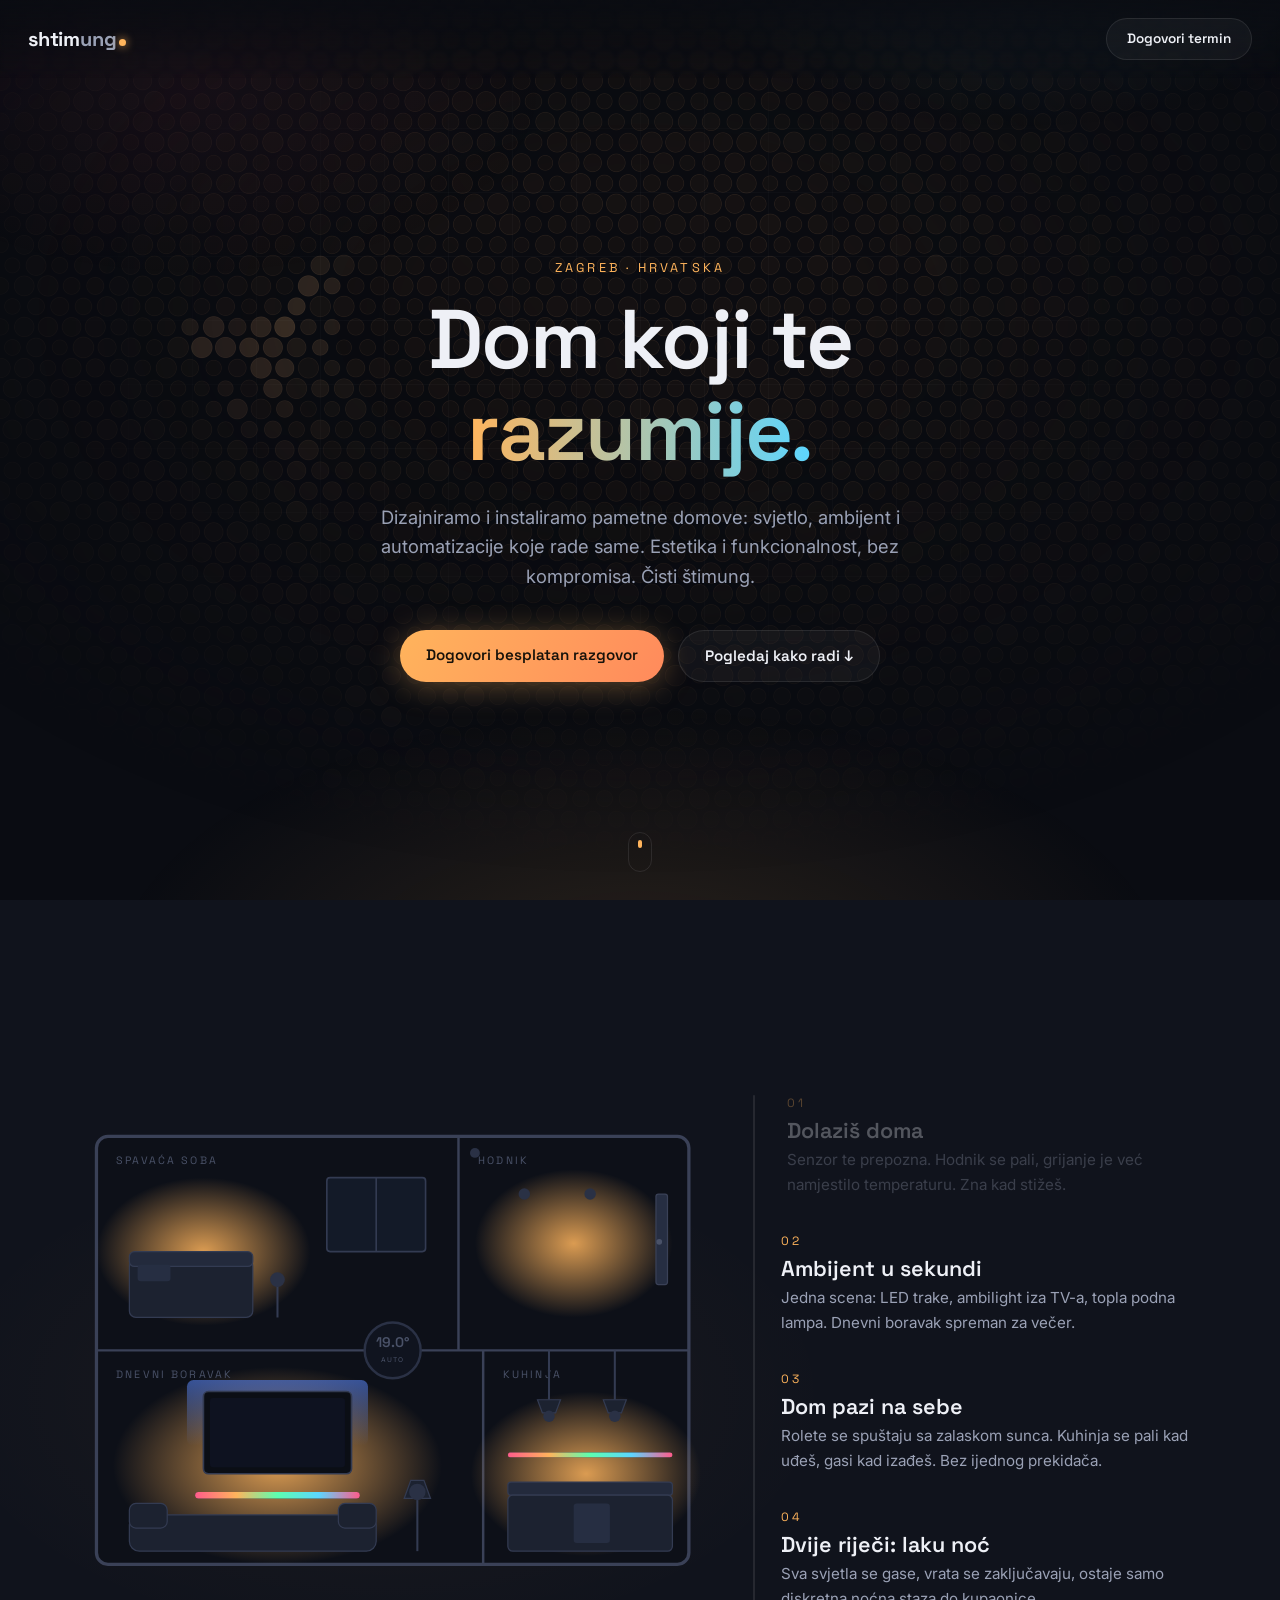
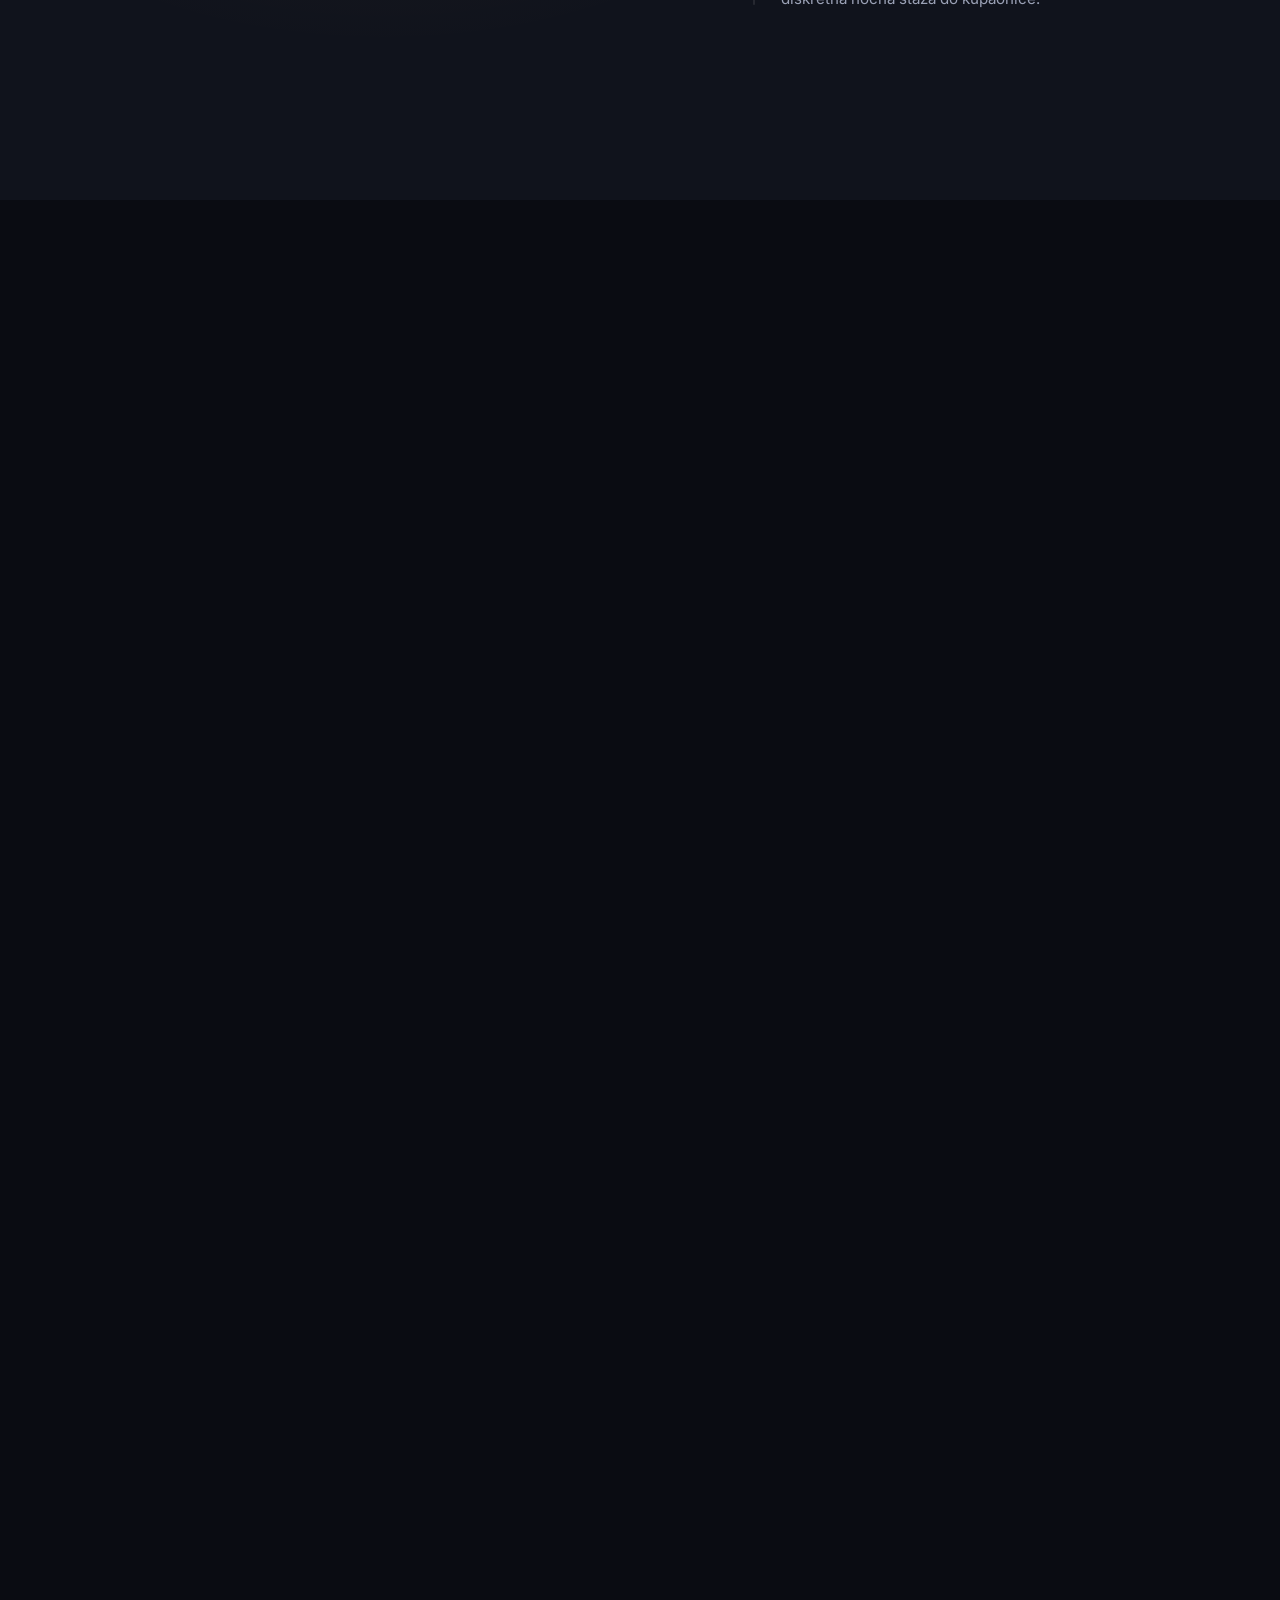
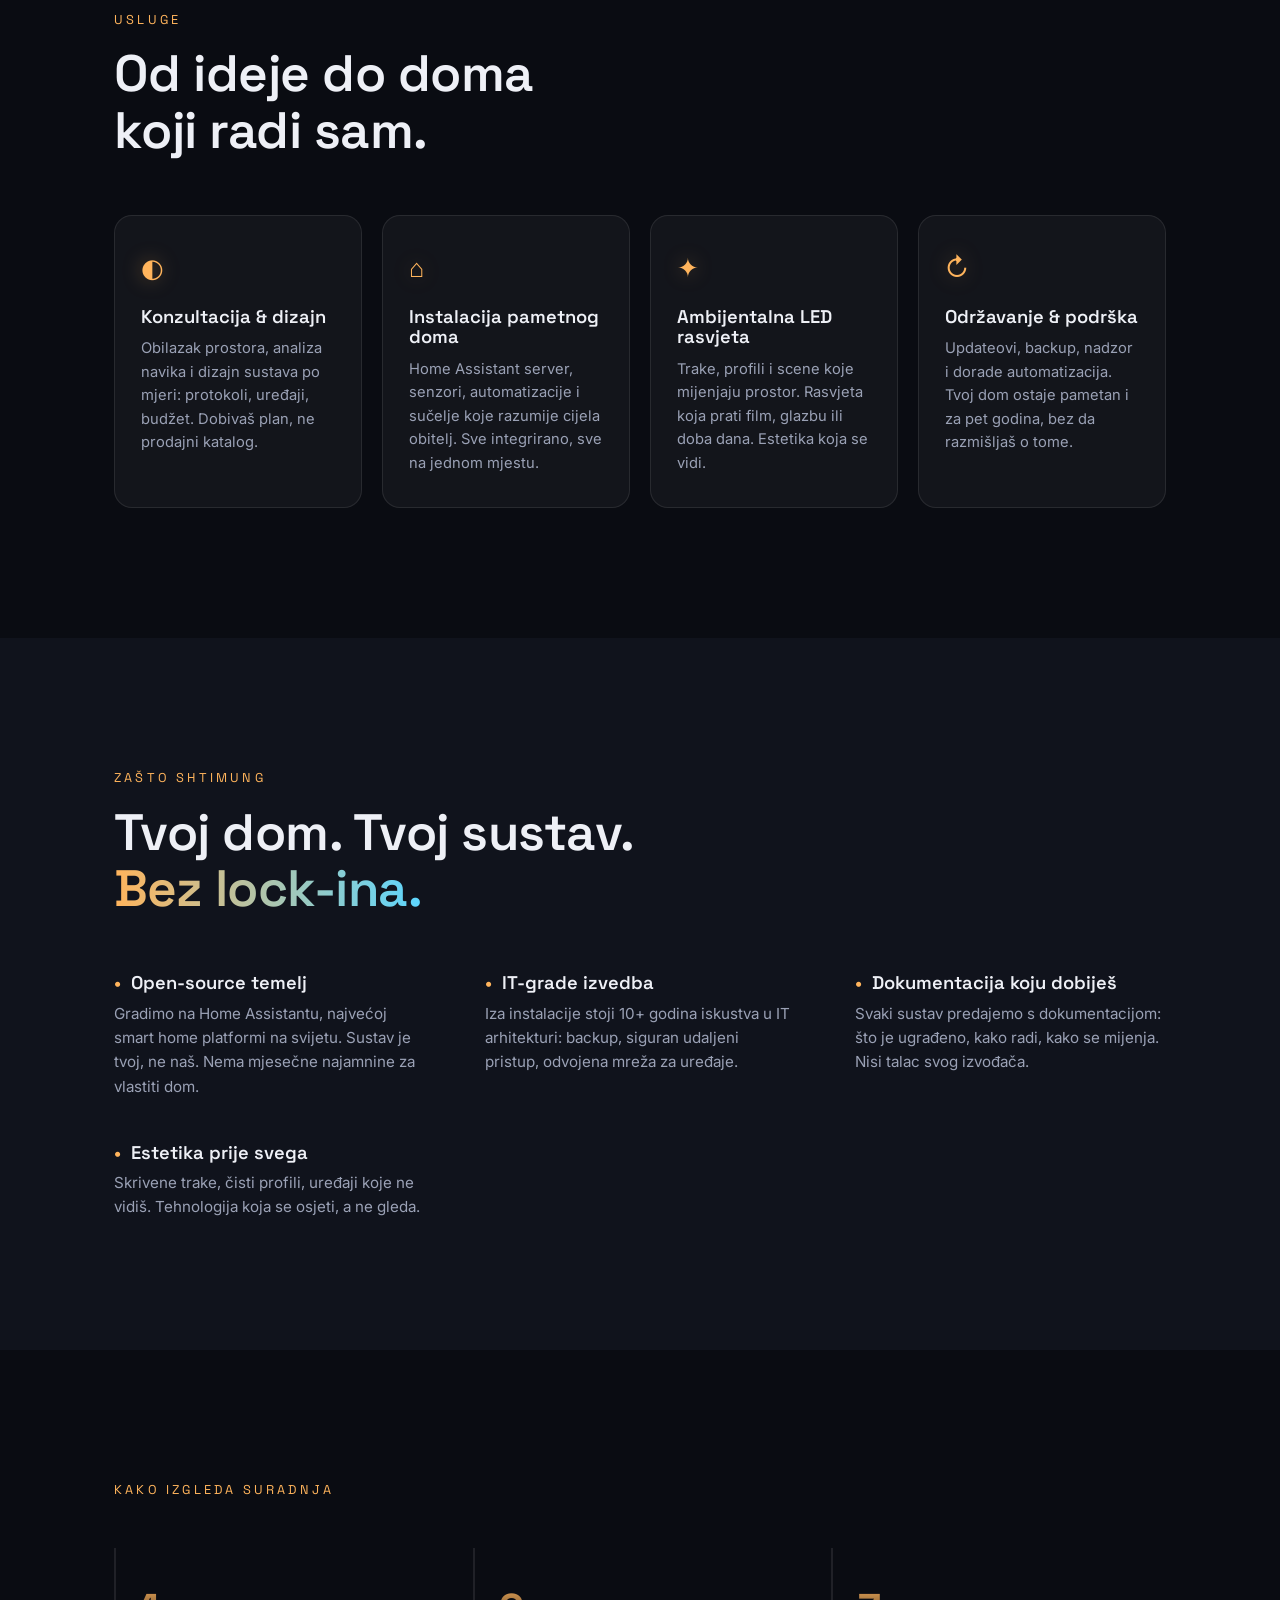
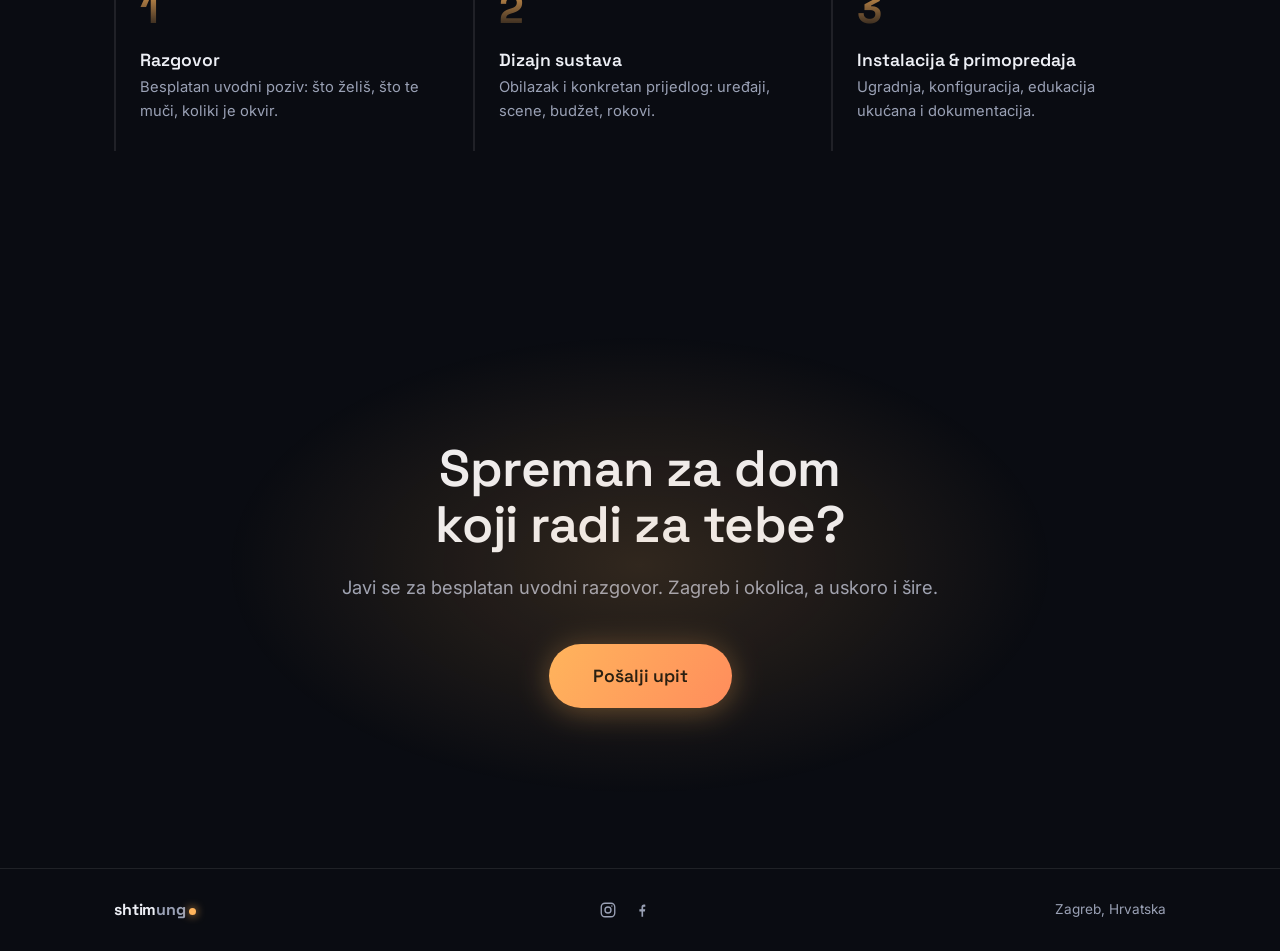
==== index.html @ 1cb74720 "Initial commit: shtimung web + brand paket - One-pager (index.html, css, js): hero sa shaderom, scro" ====
<!doctype html>
<html lang="hr">
    <head>
        <meta charset="UTF-8" />
        <meta name="viewport" content="width=device-width, initial-scale=1.0" />
        <title>shtimung | Pametan dom po mjeri, Zagreb</title>
        <meta
            name="description"
            content="Dizajn i instalacija pametnog doma u Zagrebu: Home Assistant, ambijentalna LED rasvjeta, automatizacije. Bez vendor lock-ina, s dokumentacijom."
        />
        <link rel="preconnect" href="https://fonts.googleapis.com" />
        <link rel="preconnect" href="https://fonts.gstatic.com" crossorigin />
        <link
            href="https://fonts.googleapis.com/css2?family=Space+Grotesk:wght@400;500;600;700&family=Inter:wght@400;500;600&display=swap"
            rel="stylesheet"
        />
        <link rel="icon" href="brand/favicon.svg" type="image/svg+xml" />
        <link rel="icon" href="brand/favicon-32.png" type="image/png" sizes="32x32" />
        <link rel="shortcut icon" href="brand/favicon.ico" />
        <link rel="apple-touch-icon" href="brand/apple-touch-icon.png" />
        <meta name="theme-color" content="#0a0c12" />
        <meta property="og:title" content="shtimung | Pametan dom po mjeri, Zagreb" />
        <meta property="og:description" content="Dizajn i instalacija pametnog doma u Zagrebu: Home Assistant, ambijentalna LED rasvjeta, automatizacije." />
        <meta property="og:image" content="https://shtimung.hr/brand/avatar-1024.png" />
        <meta property="og:url" content="https://shtimung.hr" />
        <link rel="stylesheet" href="css/style.css" />
    </head>
    <body>
        <nav class="nav">
            <a href="#" class="brand" aria-label="shtimung">
                <svg class="logo-mark" viewBox="0 0 100 100" aria-hidden="true">
                    <path class="lm-roof" d="M 30 38 L 44 26 L 58 38" />
                    <text class="lm-s" x="44" y="72" text-anchor="middle">s</text>
                    <circle class="lm-halo" cx="68" cy="68" r="11" />
                    <circle class="lm-dot" cx="68" cy="68" r="6" />
                </svg>
                <span class="wordmark"
                    >shtim<span>ung</span><i class="dot"></i
                ></span>
            </a>
            <a href="#kontakt" class="btn btn-small">Dogovori termin</a>
        </nav>

        <!-- ============ HERO ============ -->
        <header class="hero">
            <canvas id="hero-shader" aria-hidden="true"></canvas>
            <div class="hero-bg" aria-hidden="true"></div>
            <div class="hero-content">
                <p class="eyebrow reveal">Zagreb · Hrvatska</p>
                <h1 class="reveal">Dom koji te<br /><em>razumije.</em></h1>
                <p class="lead reveal">
                    Dizajniramo i instaliramo pametne domove: svjetlo, ambijent
                    i automatizacije koje rade same. Estetika i funkcionalnost,
                    bez kompromisa. Čisti štimung.
                </p>
                <div class="hero-cta reveal">
                    <a href="#kontakt" class="btn btn-primary"
                        >Dogovori besplatan razgovor</a
                    >
                    <a href="#scena" class="btn btn-ghost"
                        >Pogledaj kako radi ↓</a
                    >
                </div>
            </div>
            <div class="scroll-hint" aria-hidden="true">
                <span></span>
            </div>
        </header>

        <!-- ============ SCROLL SCENA ============ -->
        <section class="scene-section" id="scena" data-step="0">
            <div class="scene-sticky">
                <div class="scene-layout">
                    <div class="scene-visual">
                        <svg
                            id="apartment"
                            viewBox="0 0 760 560"
                            xmlns="http://www.w3.org/2000/svg"
                            role="img"
                            aria-label="Presjek pametnog stana koji se animira dok scrollaš"
                        >
                            <defs>
                                <radialGradient
                                    id="warmGlow"
                                    cx="50%"
                                    cy="50%"
                                    r="50%"
                                >
                                    <stop
                                        offset="0%"
                                        stop-color="#ffb45c"
                                        stop-opacity="0.85"
                                    />
                                    <stop
                                        offset="100%"
                                        stop-color="#ffb45c"
                                        stop-opacity="0"
                                    />
                                </radialGradient>
                                <radialGradient
                                    id="coolGlow"
                                    cx="50%"
                                    cy="50%"
                                    r="50%"
                                >
                                    <stop
                                        offset="0%"
                                        stop-color="#5cd6ff"
                                        stop-opacity="0.7"
                                    />
                                    <stop
                                        offset="100%"
                                        stop-color="#5cd6ff"
                                        stop-opacity="0"
                                    />
                                </radialGradient>
                                <linearGradient
                                    id="ledStrip"
                                    x1="0%"
                                    y1="0%"
                                    x2="100%"
                                    y2="0%"
                                >
                                    <stop offset="0%" stop-color="#ff5c8a" />
                                    <stop offset="25%" stop-color="#ffb45c" />
                                    <stop offset="50%" stop-color="#5cffb0" />
                                    <stop offset="75%" stop-color="#5cd6ff" />
                                    <stop offset="100%" stop-color="#ff5c8a" />
                                </linearGradient>
                                <linearGradient
                                    id="tvGlow"
                                    x1="0%"
                                    y1="0%"
                                    x2="0%"
                                    y2="100%"
                                >
                                    <stop
                                        offset="0%"
                                        stop-color="#5c8aff"
                                        stop-opacity="0.55"
                                    />
                                    <stop
                                        offset="100%"
                                        stop-color="#5c8aff"
                                        stop-opacity="0"
                                    />
                                </linearGradient>
                            </defs>

                            <!-- vanjski zid -->
                            <rect
                                x="20"
                                y="20"
                                width="720"
                                height="520"
                                rx="14"
                                class="wall outer"
                            />
                            <!-- pregrade: gore spavaća | hodnik, dolje dnevni | kuhinja -->
                            <line
                                x1="20"
                                y1="280"
                                x2="740"
                                y2="280"
                                class="wall"
                            />
                            <line
                                x1="460"
                                y1="20"
                                x2="460"
                                y2="280"
                                class="wall"
                            />
                            <line
                                x1="490"
                                y1="280"
                                x2="490"
                                y2="540"
                                class="wall"
                            />

                            <!-- ============ SPAVAĆA (gore lijevo) ============ -->
                            <g id="room-spavaca">
                                <ellipse
                                    class="glow warm"
                                    id="glow-spavaca"
                                    cx="150"
                                    cy="160"
                                    rx="130"
                                    ry="90"
                                    fill="url(#warmGlow)"
                                />
                                <text x="44" y="54" class="room-label">
                                    SPAVAĆA SOBA
                                </text>
                                <!-- krevet -->
                                <rect
                                    x="60"
                                    y="170"
                                    width="150"
                                    height="70"
                                    rx="8"
                                    class="furniture"
                                />
                                <rect
                                    x="60"
                                    y="160"
                                    width="150"
                                    height="18"
                                    rx="6"
                                    class="furniture light-part"
                                />
                                <rect
                                    x="70"
                                    y="176"
                                    width="40"
                                    height="20"
                                    rx="4"
                                    class="furniture-detail"
                                />
                                <!-- noćna lampa -->
                                <line
                                    x1="240"
                                    y1="240"
                                    x2="240"
                                    y2="200"
                                    class="furniture-line"
                                />
                                <circle
                                    id="lamp-spavaca"
                                    cx="240"
                                    cy="194"
                                    r="9"
                                    class="bulb warm"
                                />
                                <!-- prozor + roleta -->
                                <rect
                                    x="300"
                                    y="70"
                                    width="120"
                                    height="90"
                                    rx="4"
                                    class="window"
                                />
                                <line
                                    x1="360"
                                    y1="70"
                                    x2="360"
                                    y2="160"
                                    class="window-bar"
                                />
                                <rect
                                    id="roleta-spavaca"
                                    x="300"
                                    y="70"
                                    width="120"
                                    height="90"
                                    class="roleta"
                                />
                            </g>

                            <!-- ============ HODNIK (gore desno) ============ -->
                            <g id="room-hodnik">
                                <ellipse
                                    class="glow warm"
                                    id="glow-hodnik"
                                    cx="600"
                                    cy="150"
                                    rx="120"
                                    ry="90"
                                    fill="url(#warmGlow)"
                                />
                                <text x="484" y="54" class="room-label">
                                    HODNIK
                                </text>
                                <!-- ulazna vrata -->
                                <rect
                                    x="700"
                                    y="90"
                                    width="14"
                                    height="110"
                                    rx="3"
                                    class="door"
                                />
                                <circle
                                    cx="704"
                                    cy="148"
                                    r="3.5"
                                    class="door-knob"
                                />
                                <!-- stropna svjetla -->
                                <circle
                                    id="spot-hodnik-1"
                                    cx="540"
                                    cy="90"
                                    r="7"
                                    class="bulb warm"
                                />
                                <circle
                                    id="spot-hodnik-2"
                                    cx="620"
                                    cy="90"
                                    r="7"
                                    class="bulb warm"
                                />
                                <!-- senzor pokreta -->
                                <g id="senzor-hodnik">
                                    <circle
                                        cx="480"
                                        cy="40"
                                        r="6"
                                        class="sensor"
                                    />
                                    <circle
                                        cx="480"
                                        cy="40"
                                        r="14"
                                        class="sensor-ring"
                                    />
                                    <circle
                                        cx="480"
                                        cy="40"
                                        r="24"
                                        class="sensor-ring r2"
                                    />
                                </g>
                                <!-- night path svjetlo -->
                                <rect
                                    id="nightpath"
                                    x="480"
                                    y="252"
                                    width="200"
                                    height="5"
                                    rx="2.5"
                                    class="night-strip"
                                />
                            </g>

                            <!-- ============ DNEVNI BORAVAK (dolje lijevo) ============ -->
                            <g id="room-dnevni">
                                <ellipse
                                    class="glow warm"
                                    id="glow-dnevni"
                                    cx="240"
                                    cy="420"
                                    rx="200"
                                    ry="120"
                                    fill="url(#warmGlow)"
                                />
                                <text x="44" y="314" class="room-label">
                                    DNEVNI BORAVAK
                                </text>
                                <!-- TV + ambilight -->
                                <rect
                                    id="tv-ambient"
                                    x="130"
                                    y="316"
                                    width="220"
                                    height="80"
                                    fill="url(#tvGlow)"
                                    rx="8"
                                />
                                <rect
                                    x="150"
                                    y="330"
                                    width="180"
                                    height="100"
                                    rx="6"
                                    class="tv"
                                />
                                <rect
                                    id="tv-screen"
                                    x="158"
                                    y="338"
                                    width="164"
                                    height="84"
                                    rx="4"
                                    class="tv-screen"
                                />
                                <!-- LED traka ispod police -->
                                <rect
                                    x="140"
                                    y="452"
                                    width="200"
                                    height="8"
                                    rx="4"
                                    class="furniture-detail"
                                />
                                <rect
                                    id="led-traka"
                                    x="140"
                                    y="452"
                                    width="200"
                                    height="8"
                                    rx="4"
                                    fill="url(#ledStrip)"
                                    class="led-strip"
                                />
                                <!-- sofa -->
                                <rect
                                    x="60"
                                    y="480"
                                    width="300"
                                    height="44"
                                    rx="12"
                                    class="furniture"
                                />
                                <rect
                                    x="60"
                                    y="466"
                                    width="46"
                                    height="30"
                                    rx="8"
                                    class="furniture"
                                />
                                <rect
                                    x="314"
                                    y="466"
                                    width="46"
                                    height="30"
                                    rx="8"
                                    class="furniture"
                                />
                                <!-- podna lampa -->
                                <line
                                    x1="410"
                                    y1="524"
                                    x2="410"
                                    y2="460"
                                    class="furniture-line"
                                />
                                <path
                                    d="M394 460 L426 460 L418 438 L402 438 Z"
                                    class="furniture"
                                />
                                <circle
                                    id="lamp-dnevni"
                                    cx="410"
                                    cy="452"
                                    r="10"
                                    class="bulb warm"
                                />
                            </g>

                            <!-- ============ KUHINJA (dolje desno) ============ -->
                            <g id="room-kuhinja">
                                <ellipse
                                    class="glow warm"
                                    id="glow-kuhinja"
                                    cx="615"
                                    cy="430"
                                    rx="140"
                                    ry="100"
                                    fill="url(#warmGlow)"
                                />
                                <text x="514" y="314" class="room-label">
                                    KUHINJA
                                </text>
                                <!-- visilice -->
                                <g id="pendant-1">
                                    <line
                                        x1="570"
                                        y1="280"
                                        x2="570"
                                        y2="340"
                                        class="furniture-line"
                                    />
                                    <path
                                        d="M556 340 L584 340 L578 356 L562 356 Z"
                                        class="furniture"
                                    />
                                    <circle
                                        cx="570"
                                        cy="360"
                                        r="7"
                                        class="bulb warm"
                                    />
                                </g>
                                <g id="pendant-2">
                                    <line
                                        x1="650"
                                        y1="280"
                                        x2="650"
                                        y2="340"
                                        class="furniture-line"
                                    />
                                    <path
                                        d="M636 340 L664 340 L658 356 L642 356 Z"
                                        class="furniture"
                                    />
                                    <circle
                                        cx="650"
                                        cy="360"
                                        r="7"
                                        class="bulb warm"
                                    />
                                </g>
                                <!-- kuhinjski pult -->
                                <rect
                                    x="520"
                                    y="440"
                                    width="200"
                                    height="16"
                                    rx="4"
                                    class="furniture light-part"
                                />
                                <rect
                                    x="520"
                                    y="456"
                                    width="200"
                                    height="68"
                                    rx="6"
                                    class="furniture"
                                />
                                <rect
                                    x="600"
                                    y="466"
                                    width="44"
                                    height="48"
                                    rx="4"
                                    class="furniture-detail"
                                />
                                <!-- LED ispod visećih elemenata -->
                                <rect
                                    x="520"
                                    y="404"
                                    width="200"
                                    height="6"
                                    rx="3"
                                    class="furniture-detail"
                                />
                                <rect
                                    id="led-kuhinja"
                                    x="520"
                                    y="404"
                                    width="200"
                                    height="6"
                                    rx="3"
                                    fill="url(#ledStrip)"
                                    class="led-strip"
                                />
                            </g>

                            <!-- ============ TERMOSTAT (centar) ============ -->
                            <g id="termostat">
                                <circle
                                    cx="380"
                                    cy="280"
                                    r="34"
                                    class="thermo-bg"
                                />
                                <circle
                                    cx="380"
                                    cy="280"
                                    r="34"
                                    class="thermo-ring"
                                />
                                <text
                                    x="380"
                                    y="276"
                                    class="thermo-value"
                                    text-anchor="middle"
                                >
                                    21.5°
                                </text>
                                <text
                                    x="380"
                                    y="294"
                                    class="thermo-label"
                                    text-anchor="middle"
                                >
                                    AUTO
                                </text>
                            </g>
                        </svg>
                    </div>

                    <div class="scene-steps">
                        <div class="scene-progress">
                            <div
                                class="scene-progress-bar"
                                id="progress-bar"
                            ></div>
                        </div>
                        <ol>
                            <li class="step" data-goto="1">
                                <span class="step-num">01</span>
                                <h3>Dolaziš doma</h3>
                                <p>
                                    Senzor te prepozna. Hodnik se pali, grijanje
                                    je već namjestilo temperaturu. Zna kad
                                    stižeš.
                                </p>
                            </li>
                            <li class="step" data-goto="2">
                                <span class="step-num">02</span>
                                <h3>Ambijent u sekundi</h3>
                                <p>
                                    Jedna scena: LED trake, ambilight iza TV-a,
                                    topla podna lampa. Dnevni boravak spreman za
                                    večer.
                                </p>
                            </li>
                            <li class="step" data-goto="3">
                                <span class="step-num">03</span>
                                <h3>Dom pazi na sebe</h3>
                                <p>
                                    Rolete se spuštaju sa zalaskom sunca.
                                    Kuhinja se pali kad uđeš, gasi kad izađeš.
                                    Bez ijednog prekidača.
                                </p>
                            </li>
                            <li class="step" data-goto="4">
                                <span class="step-num">04</span>
                                <h3>Dvije riječi: laku noć</h3>
                                <p>
                                    Sva svjetla se gase, vrata se zaključavaju,
                                    ostaje samo diskretna noćna staza do
                                    kupaonice.
                                </p>
                            </li>
                        </ol>
                    </div>
                </div>
            </div>
        </section>

        <!-- ============ USLUGE ============ -->
        <section class="services" id="usluge">
            <div class="container">
                <p class="eyebrow reveal">Usluge</p>
                <h2 class="reveal">Od ideje do doma<br />koji radi sam.</h2>
                <div class="cards">
                    <article class="card reveal">
                        <div class="card-icon">◐</div>
                        <h3>Konzultacija & dizajn</h3>
                        <p>
                            Obilazak prostora, analiza navika i dizajn sustava
                            po mjeri: protokoli, uređaji, budžet. Dobivaš plan,
                            ne prodajni katalog.
                        </p>
                    </article>
                    <article class="card reveal">
                        <div class="card-icon">⌂</div>
                        <h3>Instalacija pametnog doma</h3>
                        <p>
                            Home Assistant server, senzori, automatizacije i
                            sučelje koje razumije cijela obitelj. Sve
                            integrirano, sve na jednom mjestu.
                        </p>
                    </article>
                    <article class="card reveal">
                        <div class="card-icon">✦</div>
                        <h3>Ambijentalna LED rasvjeta</h3>
                        <p>
                            Trake, profili i scene koje mijenjaju prostor.
                            Rasvjeta koja prati film, glazbu ili doba dana.
                            Estetika koja se vidi.
                        </p>
                    </article>
                    <article class="card reveal">
                        <div class="card-icon">↻</div>
                        <h3>Održavanje & podrška</h3>
                        <p>
                            Updateovi, backup, nadzor i dorade automatizacija.
                            Tvoj dom ostaje pametan i za pet godina, bez da
                            razmišljaš o tome.
                        </p>
                    </article>
                </div>
            </div>
        </section>

        <!-- ============ ZAŠTO MI ============ -->
        <section class="why" id="zasto">
            <div class="container">
                <p class="eyebrow reveal">Zašto shtimung</p>
                <h2 class="reveal">
                    Tvoj dom. Tvoj sustav.<br /><em>Bez lock-ina.</em>
                </h2>
                <div class="why-grid">
                    <div class="why-item reveal">
                        <h3>Open-source temelj</h3>
                        <p>
                            Gradimo na Home Assistantu, najvećoj smart home
                            platformi na svijetu. Sustav je tvoj, ne naš. Nema
                            mjesečne najamnine za vlastiti dom.
                        </p>
                    </div>
                    <div class="why-item reveal">
                        <h3>IT-grade izvedba</h3>
                        <p>
                            Iza instalacije stoji 10+ godina iskustva u IT
                            arhitekturi: backup, siguran udaljeni pristup,
                            odvojena mreža za uređaje.
                        </p>
                    </div>
                    <div class="why-item reveal">
                        <h3>Dokumentacija koju dobiješ</h3>
                        <p>
                            Svaki sustav predajemo s dokumentacijom: što je
                            ugrađeno, kako radi, kako se mijenja. Nisi talac
                            svog izvođača.
                        </p>
                    </div>
                    <div class="why-item reveal">
                        <h3>Estetika prije svega</h3>
                        <p>
                            Skrivene trake, čisti profili, uređaji koje ne
                            vidiš. Tehnologija koja se osjeti, a ne gleda.
                        </p>
                    </div>
                </div>
            </div>
        </section>

        <!-- ============ PROCES ============ -->
        <section class="process">
            <div class="container">
                <p class="eyebrow reveal">Kako izgleda suradnja</p>
                <div class="process-steps">
                    <div class="process-step reveal">
                        <span>1</span>
                        <h3>Razgovor</h3>
                        <p>
                            Besplatan uvodni poziv: što želiš, što te muči,
                            koliki je okvir.
                        </p>
                    </div>
                    <div class="process-step reveal">
                        <span>2</span>
                        <h3>Dizajn sustava</h3>
                        <p>
                            Obilazak i konkretan prijedlog: uređaji, scene,
                            budžet, rokovi.
                        </p>
                    </div>
                    <div class="process-step reveal">
                        <span>3</span>
                        <h3>Instalacija & primopredaja</h3>
                        <p>
                            Ugradnja, konfiguracija, edukacija ukućana i
                            dokumentacija.
                        </p>
                    </div>
                </div>
            </div>
        </section>

        <!-- ============ KONTAKT ============ -->
        <section class="contact" id="kontakt">
            <div class="container">
                <div class="contact-glow" aria-hidden="true"></div>
                <h2 class="reveal">Spreman za dom<br />koji radi za tebe?</h2>
                <p class="lead reveal">
                    Javi se za besplatan uvodni razgovor. Zagreb i okolica, a
                    uskoro i šire.
                </p>
                <div class="reveal">
                    <a
                        href="mailto:klancir.luka92@gmail.com?subject=Upit%20za%20pametni%20dom"
                        class="btn btn-primary btn-big"
                        >Pošalji upit</a
                    >
                </div>
            </div>
        </section>

        <footer class="footer">
            <div class="container">
                <span class="wordmark"
                    >shtim<span>ung</span><i class="dot"></i
                ></span>
                <nav class="footer-social" aria-label="Društvene mreže">
                    <a
                        href="https://www.instagram.com/shtimung.hr/"
                        target="_blank"
                        rel="noopener"
                        aria-label="Instagram"
                    >
                        <svg
                            viewBox="0 0 24 24"
                            width="18"
                            height="18"
                            fill="none"
                            stroke="currentColor"
                            stroke-width="1.8"
                        >
                            <rect x="3" y="3" width="18" height="18" rx="5" />
                            <circle cx="12" cy="12" r="4" />
                            <circle
                                cx="17.2"
                                cy="6.8"
                                r="1"
                                fill="currentColor"
                                stroke="none"
                            />
                        </svg>
                    </a>
                    <a
                        href="https://www.facebook.com/profile.php?id=61591656844748"
                        target="_blank"
                        rel="noopener"
                        aria-label="Facebook"
                    >
                        <svg
                            viewBox="0 0 24 24"
                            width="18"
                            height="18"
                            fill="currentColor"
                        >
                            <path
                                d="M13.5 21v-7h2.4l.4-3h-2.8V9.1c0-.9.3-1.5 1.6-1.5h1.3V4.9c-.2 0-1-.1-1.9-.1-1.9 0-3.2 1.2-3.2 3.3V11H8.5v3h2.8v7h2.2z"
                            />
                        </svg>
                    </a>
                </nav>
                <span>Zagreb, Hrvatska</span>
            </div>
        </footer>

        <script src="js/shader.js"></script>
        <script src="js/main.js"></script>
    </body>
</html>
---- css/style.css ----
/* ============================================================
   shtimung — one-pager
   Dark premium tema: topli LED amber + tech cyan na near-black
   ============================================================ */

:root {
  --bg: #0a0c12;
  --bg-soft: #10131c;
  --surface: rgba(255, 255, 255, 0.04);
  --border: rgba(255, 255, 255, 0.09);
  --text: #eef0f6;
  --text-dim: #9aa1b5;
  --amber: #ffb45c;
  --cyan: #5cd6ff;
  --amber-glow: rgba(255, 180, 92, 0.35);
  --font-display: "Space Grotesk", sans-serif;
  --font-body: "Inter", sans-serif;
}

* { margin: 0; padding: 0; box-sizing: border-box; }

html { scroll-behavior: smooth; }

body {
  background: var(--bg);
  color: var(--text);
  font-family: var(--font-body);
  line-height: 1.6;
  -webkit-font-smoothing: antialiased;
  overflow-x: hidden;
}

.container { max-width: 1100px; margin: 0 auto; padding: 0 24px; }

h1, h2, h3 { font-family: var(--font-display); font-weight: 600; line-height: 1.1; }
h1 { font-size: clamp(2.8rem, 7vw, 5.2rem); letter-spacing: -0.02em; }
h2 { font-size: clamp(2rem, 4.5vw, 3.2rem); letter-spacing: -0.01em; margin-bottom: 1rem; }
h1 em, h2 em {
  font-style: normal;
  background: linear-gradient(90deg, var(--amber), var(--cyan));
  -webkit-background-clip: text;
  background-clip: text;
  -webkit-text-fill-color: transparent;
}

.eyebrow {
  font-family: var(--font-display);
  font-size: 0.8rem;
  letter-spacing: 0.25em;
  text-transform: uppercase;
  color: var(--amber);
  margin-bottom: 1rem;
}

.lead { font-size: 1.15rem; color: var(--text-dim); max-width: 34em; }

/* ---------- reveal on scroll ---------- */
.reveal {
  opacity: 0;
  transform: translateY(28px);
  transition: opacity 0.7s ease, transform 0.7s cubic-bezier(0.22, 1, 0.36, 1);
}
.reveal.visible { opacity: 1; transform: none; }

/* ---------- nav ---------- */
.nav {
  position: fixed;
  top: 0; left: 0; right: 0;
  z-index: 100;
  display: flex;
  justify-content: space-between;
  align-items: center;
  padding: 18px 28px;
  background: linear-gradient(rgba(10, 12, 18, 0.85), rgba(10, 12, 18, 0));
  backdrop-filter: blur(2px);
}

.wordmark {
  font-family: var(--font-display);
  font-weight: 700;
  font-size: 1.25rem;
  color: var(--text);
  text-decoration: none;
  letter-spacing: -0.01em;
}
.wordmark span { color: var(--text-dim); }
.wordmark .dot {
  display: inline-block;
  width: 7px; height: 7px;
  margin-left: 3px;
  border-radius: 50%;
  background: var(--amber);
  box-shadow: 0 0 10px var(--amber);
  animation: dot-pulse 3s ease-in-out infinite;
}
@keyframes dot-pulse {
  0%, 100% { box-shadow: 0 0 6px var(--amber); }
  50% { box-shadow: 0 0 16px var(--amber); }
}

/* ---------- brand: wordmark ↔ logo crossfade na scroll ---------- */
.brand {
  position: relative;
  display: inline-flex;
  align-items: center;
  height: 40px;
  min-width: 130px;
  text-decoration: none;
}
.brand .wordmark {
  transition: opacity 0.35s ease, transform 0.45s cubic-bezier(0.22, 1, 0.36, 1);
  transition-delay: 0.15s; /* na povratku gore čeka da logo ode */
}
.nav.scrolled .brand .wordmark { transition-delay: 0s; }
.logo-mark {
  position: absolute;
  left: -6px;
  top: 50%;
  width: 40px;
  height: 40px;
  opacity: 0;
  transform: translateY(-50%) scale(0.6);
  transition: opacity 0.35s ease, transform 0.45s cubic-bezier(0.22, 1, 0.36, 1);
  pointer-events: none;
}
.nav.scrolled .logo-mark { transition-delay: 0.15s; /* uđe tek kad slova odu */ }
.nav.scrolled .wordmark {
  opacity: 0;
  transform: translateY(10px);
  pointer-events: none;
}
.nav.scrolled .logo-mark {
  opacity: 1;
  transform: translateY(-50%) scale(1);
}
.lm-roof {
  fill: none;
  stroke: var(--amber);
  stroke-width: 6;
  stroke-linecap: round;
  stroke-linejoin: round;
}
.lm-s {
  font-family: var(--font-display);
  font-weight: 700;
  font-size: 52px;
  fill: var(--text);
}
/* svjetlo koje uvijek diše */
.lm-halo {
  fill: var(--amber);
  animation: lm-breathe 3s ease-in-out infinite;
}
.lm-dot {
  fill: var(--amber);
  animation: lm-shine 3s ease-in-out infinite;
}
@keyframes lm-breathe {
  0%, 100% { opacity: 0.13; }
  50% { opacity: 0.32; }
}
@keyframes lm-shine {
  0%, 100% { filter: drop-shadow(0 0 1px var(--amber)); }
  50% { filter: drop-shadow(0 0 6px var(--amber)); }
}

/* ---------- buttons ---------- */
.btn {
  display: inline-block;
  font-family: var(--font-display);
  font-weight: 600;
  font-size: 0.95rem;
  text-decoration: none;
  padding: 13px 26px;
  border-radius: 999px;
  transition: transform 0.25s ease, box-shadow 0.25s ease, background 0.25s ease;
}
.btn-primary {
  background: linear-gradient(120deg, var(--amber), #ff8a5c);
  color: #17120a;
  box-shadow: 0 4px 30px var(--amber-glow);
}
.btn-primary:hover { transform: translateY(-2px); box-shadow: 0 8px 40px var(--amber-glow); }
.btn-ghost {
  color: var(--text);
  border: 1px solid var(--border);
  background: var(--surface);
}
.btn-ghost:hover { background: rgba(255, 255, 255, 0.08); }
.btn-small { padding: 9px 20px; font-size: 0.85rem; background: var(--surface); border: 1px solid var(--border); color: var(--text); }
.btn-small:hover { border-color: var(--amber); color: var(--amber); }
.btn-big { padding: 18px 44px; font-size: 1.1rem; }

/* ============================================================
   HERO
   ============================================================ */
.hero {
  position: relative;
  min-height: 100svh;
  display: flex;
  align-items: center;
  justify-content: center;
  text-align: center;
  padding: 100px 24px 60px;
}

/* WebGL "sequin wave" sloj — pritajen, s pulsom i fade-om prema dolje */
#hero-shader {
  position: absolute;
  inset: 0;
  width: 100%;
  height: 100%;
  pointer-events: none;
  opacity: 0.38;
  mask-image: radial-gradient(ellipse 90% 80% at 50% 35%, black 20%, transparent 78%);
  -webkit-mask-image: radial-gradient(ellipse 90% 80% at 50% 35%, black 20%, transparent 78%);
  animation: shader-breathe 9s ease-in-out infinite;
}
@keyframes shader-breathe {
  0%, 100% { opacity: 0.3; }
  50% { opacity: 0.48; }
}

.hero-bg {
  position: absolute;
  inset: 0;
  background:
    radial-gradient(ellipse 60% 45% at 50% 110%, rgba(255, 180, 92, 0.13), transparent 70%),
    radial-gradient(ellipse 45% 35% at 80% -10%, rgba(92, 214, 255, 0.09), transparent 70%),
    radial-gradient(ellipse 40% 30% at 15% 10%, rgba(255, 92, 138, 0.05), transparent 70%);
  pointer-events: none;
}
/* suptilni grid */
.hero-bg::after {
  content: "";
  position: absolute;
  inset: 0;
  background-image:
    linear-gradient(rgba(255,255,255,0.025) 1px, transparent 1px),
    linear-gradient(90deg, rgba(255,255,255,0.025) 1px, transparent 1px);
  background-size: 64px 64px;
  mask-image: radial-gradient(ellipse 70% 60% at 50% 40%, black 30%, transparent 75%);
}

.hero-content { position: relative; max-width: 780px; }
.hero-content .lead { margin: 1.6rem auto 2.4rem; }
.hero-cta { display: flex; gap: 14px; justify-content: center; flex-wrap: wrap; }

/* postupno otkrivanje hero elemenata */
.hero .reveal { transition-delay: 0s; }
.hero .reveal:nth-child(2) { transition-delay: 0.1s; }
.hero .reveal:nth-child(3) { transition-delay: 0.2s; }
.hero .reveal:nth-child(4) { transition-delay: 0.3s; }

.scroll-hint {
  position: absolute;
  bottom: 28px;
  left: 50%;
  transform: translateX(-50%);
  width: 24px; height: 40px;
  border: 1.5px solid var(--border);
  border-radius: 14px;
}
.scroll-hint span {
  position: absolute;
  top: 7px; left: 50%;
  width: 4px; height: 8px;
  margin-left: -2px;
  border-radius: 2px;
  background: var(--amber);
  animation: hint 2s ease-in-out infinite;
}
@keyframes hint {
  0% { transform: translateY(0); opacity: 1; }
  70% { transform: translateY(14px); opacity: 0; }
  100% { transform: translateY(0); opacity: 0; }
}

/* ============================================================
   SCROLL SCENA — presjek stana
   ============================================================ */
.scene-section {
  position: relative;
  height: 420vh; /* prostor za scroll kroz 4 koraka */
}

.scene-sticky {
  position: sticky;
  top: 0;
  height: 100svh;
  display: flex;
  align-items: center;
  overflow: hidden;
  background:
    radial-gradient(ellipse 50% 40% at 30% 55%, rgba(255, 180, 92, 0.05), transparent 70%),
    var(--bg-soft);
}

.scene-layout {
  display: grid;
  grid-template-columns: 1.4fr 1fr;
  gap: 48px;
  align-items: center;
  max-width: 1200px;
  margin: 0 auto;
  padding: 0 40px;
  width: 100%;
}

.scene-visual svg { width: 100%; height: auto; display: block; }

/* ---------- SVG stilovi ---------- */
.wall { stroke: #3a4157; stroke-width: 3; fill: none; }
.wall.outer { fill: #0d1018; stroke-width: 4; }
.room-label {
  font-family: var(--font-display);
  font-size: 13px;
  letter-spacing: 0.2em;
  fill: #4a5268;
  transition: fill 0.8s ease;
}
.furniture { fill: #1c2230; stroke: #333b52; stroke-width: 1.5; transition: fill 0.8s ease; }
.furniture.light-part { fill: #232a3c; }
.furniture-detail { fill: #262e42; }
.furniture-line { stroke: #333b52; stroke-width: 2.5; }
.window { fill: #131a28; stroke: #333b52; stroke-width: 2; }
.window-bar { stroke: #333b52; stroke-width: 2; }
.door { fill: #262e42; stroke: #3a4157; stroke-width: 1.5; }
.door-knob { fill: #4a5268; }

/* žarulje — default ugašene */
.bulb {
  fill: #2a3145;
  transition: fill 0.7s ease, filter 0.7s ease;
}
.bulb.on {
  fill: var(--amber);
  filter: drop-shadow(0 0 14px var(--amber));
}

/* glow elipse po sobama */
.glow { opacity: 0; transition: opacity 1.1s ease; }
.glow.on { opacity: 1; }

/* LED trake */
.led-strip {
  opacity: 0;
  transition: opacity 0.9s ease;
}
.led-strip.on {
  opacity: 1;
  filter: drop-shadow(0 4px 12px rgba(255, 122, 122, 0.5));
  animation: led-hue 6s linear infinite;
}
@keyframes led-hue {
  from { filter: hue-rotate(0deg) drop-shadow(0 4px 12px rgba(255, 122, 122, 0.5)); }
  to { filter: hue-rotate(360deg) drop-shadow(0 4px 12px rgba(255, 122, 122, 0.5)); }
}

/* TV */
.tv { fill: #0b0e15; stroke: #333b52; stroke-width: 2; }
.tv-screen { fill: #0e1220; transition: fill 0.8s ease; }
#tv-ambient { opacity: 0; transition: opacity 0.9s ease; }
.scene-section.tv-on #tv-ambient { opacity: 1; }
.scene-section.tv-on .tv-screen { fill: #1c2f52; }

/* rolete — spuštaju se scaleY */
.roleta {
  fill: #1a2132;
  stroke: #3a4157;
  stroke-width: 1.5;
  transform-origin: center top;
  transform: scaleY(0);
  transform-box: fill-box;
  transition: transform 1.4s cubic-bezier(0.4, 0, 0.2, 1);
}
.roleta.down { transform: scaleY(1); }

/* senzor pokreta */
.sensor { fill: #2a3145; transition: fill 0.5s ease; }
.sensor-ring { fill: none; stroke: var(--cyan); stroke-width: 1.5; opacity: 0; }
#senzor-hodnik.active .sensor { fill: var(--cyan); }
#senzor-hodnik.active .sensor-ring { animation: ping 2s ease-out infinite; }
#senzor-hodnik.active .sensor-ring.r2 { animation-delay: 0.5s; }
@keyframes ping {
  0% { opacity: 0.8; transform: scale(0.5); transform-origin: center; transform-box: fill-box; }
  100% { opacity: 0; transform: scale(1.4); transform-origin: center; transform-box: fill-box; }
}

/* noćna staza */
.night-strip {
  fill: var(--cyan);
  opacity: 0;
  transition: opacity 1s ease;
}
.night-strip.on {
  opacity: 0.7;
  filter: drop-shadow(0 0 8px var(--cyan));
}

/* termostat */
.thermo-bg { fill: #10141f; }
.thermo-ring {
  fill: none;
  stroke: #2a3145;
  stroke-width: 3;
  transition: stroke 0.8s ease, filter 0.8s ease;
}
.thermo-value {
  font-family: var(--font-display);
  font-size: 17px;
  font-weight: 600;
  fill: #4a5268;
  transition: fill 0.8s ease;
}
.thermo-label { font-family: var(--font-body); font-size: 8px; letter-spacing: 0.2em; fill: #4a5268; }
.scene-section.thermo-on .thermo-ring { stroke: var(--amber); filter: drop-shadow(0 0 6px var(--amber-glow)); }
.scene-section.thermo-on .thermo-value { fill: var(--text); }

/* aktivna soba — labela zasvijetli */
.scene-section[data-step="1"] #room-hodnik .room-label,
.scene-section[data-step="2"] #room-dnevni .room-label,
.scene-section[data-step="3"] #room-kuhinja .room-label,
.scene-section[data-step="4"] #room-spavaca .room-label { fill: var(--amber); }

/* ---------- koraci (tekst desno) ---------- */
.scene-steps { position: relative; padding-left: 28px; }
.scene-steps ol { list-style: none; display: flex; flex-direction: column; gap: 30px; }

.scene-progress {
  position: absolute;
  left: 0; top: 6px; bottom: 6px;
  width: 2px;
  background: var(--border);
  border-radius: 2px;
}
.scene-progress-bar {
  width: 100%;
  height: 0%;
  border-radius: 2px;
  background: linear-gradient(var(--amber), var(--cyan));
  box-shadow: 0 0 10px var(--amber-glow);
  transition: height 0.2s linear;
}

.step {
  opacity: 0.3;
  transform: translateX(6px);
  transition: opacity 0.5s ease, transform 0.5s ease;
  cursor: pointer;
}
.step.active { opacity: 1; transform: none; }
.step-num {
  font-family: var(--font-display);
  font-size: 0.75rem;
  letter-spacing: 0.2em;
  color: var(--amber);
}
.step h3 { font-size: 1.35rem; margin: 4px 0 6px; }
.step p { color: var(--text-dim); font-size: 0.95rem; max-width: 30em; }

/* ============================================================
   SEKCIJE
   ============================================================ */
.services, .why, .process { padding: 130px 0; }
.services { background: var(--bg); }

.cards {
  display: grid;
  grid-template-columns: repeat(auto-fit, minmax(240px, 1fr));
  gap: 20px;
  margin-top: 56px;
}
.card {
  background: var(--surface);
  border: 1px solid var(--border);
  border-radius: 18px;
  padding: 32px 26px;
  transition: transform 0.3s ease, border-color 0.3s ease, background 0.3s ease,
              opacity 0.7s ease; /* reveal */
}
.card:hover {
  transform: translateY(-6px);
  border-color: rgba(255, 180, 92, 0.35);
  background: rgba(255, 180, 92, 0.04);
}
.card-icon {
  font-size: 1.6rem;
  color: var(--amber);
  margin-bottom: 18px;
  text-shadow: 0 0 20px var(--amber-glow);
}
.card h3 { font-size: 1.15rem; margin-bottom: 10px; }
.card p { color: var(--text-dim); font-size: 0.92rem; }

/* stagger za kartice */
.cards .card:nth-child(1) { transition-delay: 0s; }
.cards .card:nth-child(2) { transition-delay: 0.1s; }
.cards .card:nth-child(3) { transition-delay: 0.2s; }
.cards .card:nth-child(4) { transition-delay: 0.3s; }

/* ---------- zašto mi ---------- */
.why { background: var(--bg-soft); }
.why-grid {
  display: grid;
  grid-template-columns: repeat(auto-fit, minmax(300px, 1fr));
  gap: 44px 60px;
  margin-top: 56px;
}
.why-item h3 { font-size: 1.15rem; margin-bottom: 8px; }
.why-item h3::before {
  content: "•";
  color: var(--amber);
  margin-right: 10px;
}
.why-item p { color: var(--text-dim); font-size: 0.95rem; }

/* ---------- proces ---------- */
.process-steps {
  display: grid;
  grid-template-columns: repeat(auto-fit, minmax(230px, 1fr));
  gap: 24px;
  margin-top: 48px;
  counter-reset: proc;
}
.process-step {
  position: relative;
  padding: 28px 24px;
  border-left: 2px solid var(--border);
}
.process-step span {
  font-family: var(--font-display);
  font-size: 2.6rem;
  font-weight: 700;
  background: linear-gradient(180deg, var(--amber), transparent);
  -webkit-background-clip: text;
  background-clip: text;
  -webkit-text-fill-color: transparent;
}
.process-step h3 { font-size: 1.1rem; margin: 8px 0 6px; }
.process-step p { color: var(--text-dim); font-size: 0.92rem; }

/* ---------- kontakt ---------- */
.contact {
  position: relative;
  padding: 160px 0;
  text-align: center;
  overflow: hidden;
}
.contact-glow {
  position: absolute;
  left: 50%; bottom: -40%;
  width: 900px; height: 500px;
  transform: translateX(-50%);
  background: radial-gradient(ellipse, rgba(255, 180, 92, 0.16), transparent 65%);
  pointer-events: none;
}
.contact .container { position: relative; }
.contact .lead { margin: 1.2rem auto 2.6rem; }

/* ---------- footer ---------- */
.footer {
  border-top: 1px solid var(--border);
  padding: 28px 0;
  font-size: 0.85rem;
  color: var(--text-dim);
}
.footer .container {
  display: flex;
  justify-content: space-between;
  align-items: center;
}
.footer .wordmark { font-size: 1rem; }
.footer-social { display: flex; gap: 16px; }
.footer-social a {
  color: var(--text-dim);
  display: inline-flex;
  transition: color 0.25s ease, transform 0.25s ease;
}
.footer-social a:hover { color: var(--amber); transform: translateY(-2px); }

/* ============================================================
   RESPONSIVE
   ============================================================ */
@media (max-width: 900px) {
  .scene-layout {
    grid-template-columns: 1fr;
    gap: 20px;
    padding: 24px 20px;
    align-content: center;
  }
  .scene-visual { max-width: 520px; margin: 0 auto; }
  .scene-steps ol { gap: 0; }
  /* na mobitelu prikazujemo samo aktivni korak */
  .step { display: none; }
  .step.active { display: block; }
  .scene-progress { display: none; }
  .scene-steps { padding-left: 0; text-align: center; min-height: 150px; }
  .step p { margin: 0 auto; }
}

/* ============================================================
   REDUCED MOTION
   ============================================================ */
@media (prefers-reduced-motion: reduce) {
  html { scroll-behavior: auto; }
  .reveal { opacity: 1; transform: none; transition: none; }
  .led-strip.on { animation: none; }
  .scroll-hint span, .wordmark .dot, .lm-halo, .lm-dot { animation: none; }
  #hero-shader { animation: none; }
  * { transition-duration: 0.01ms !important; }
}
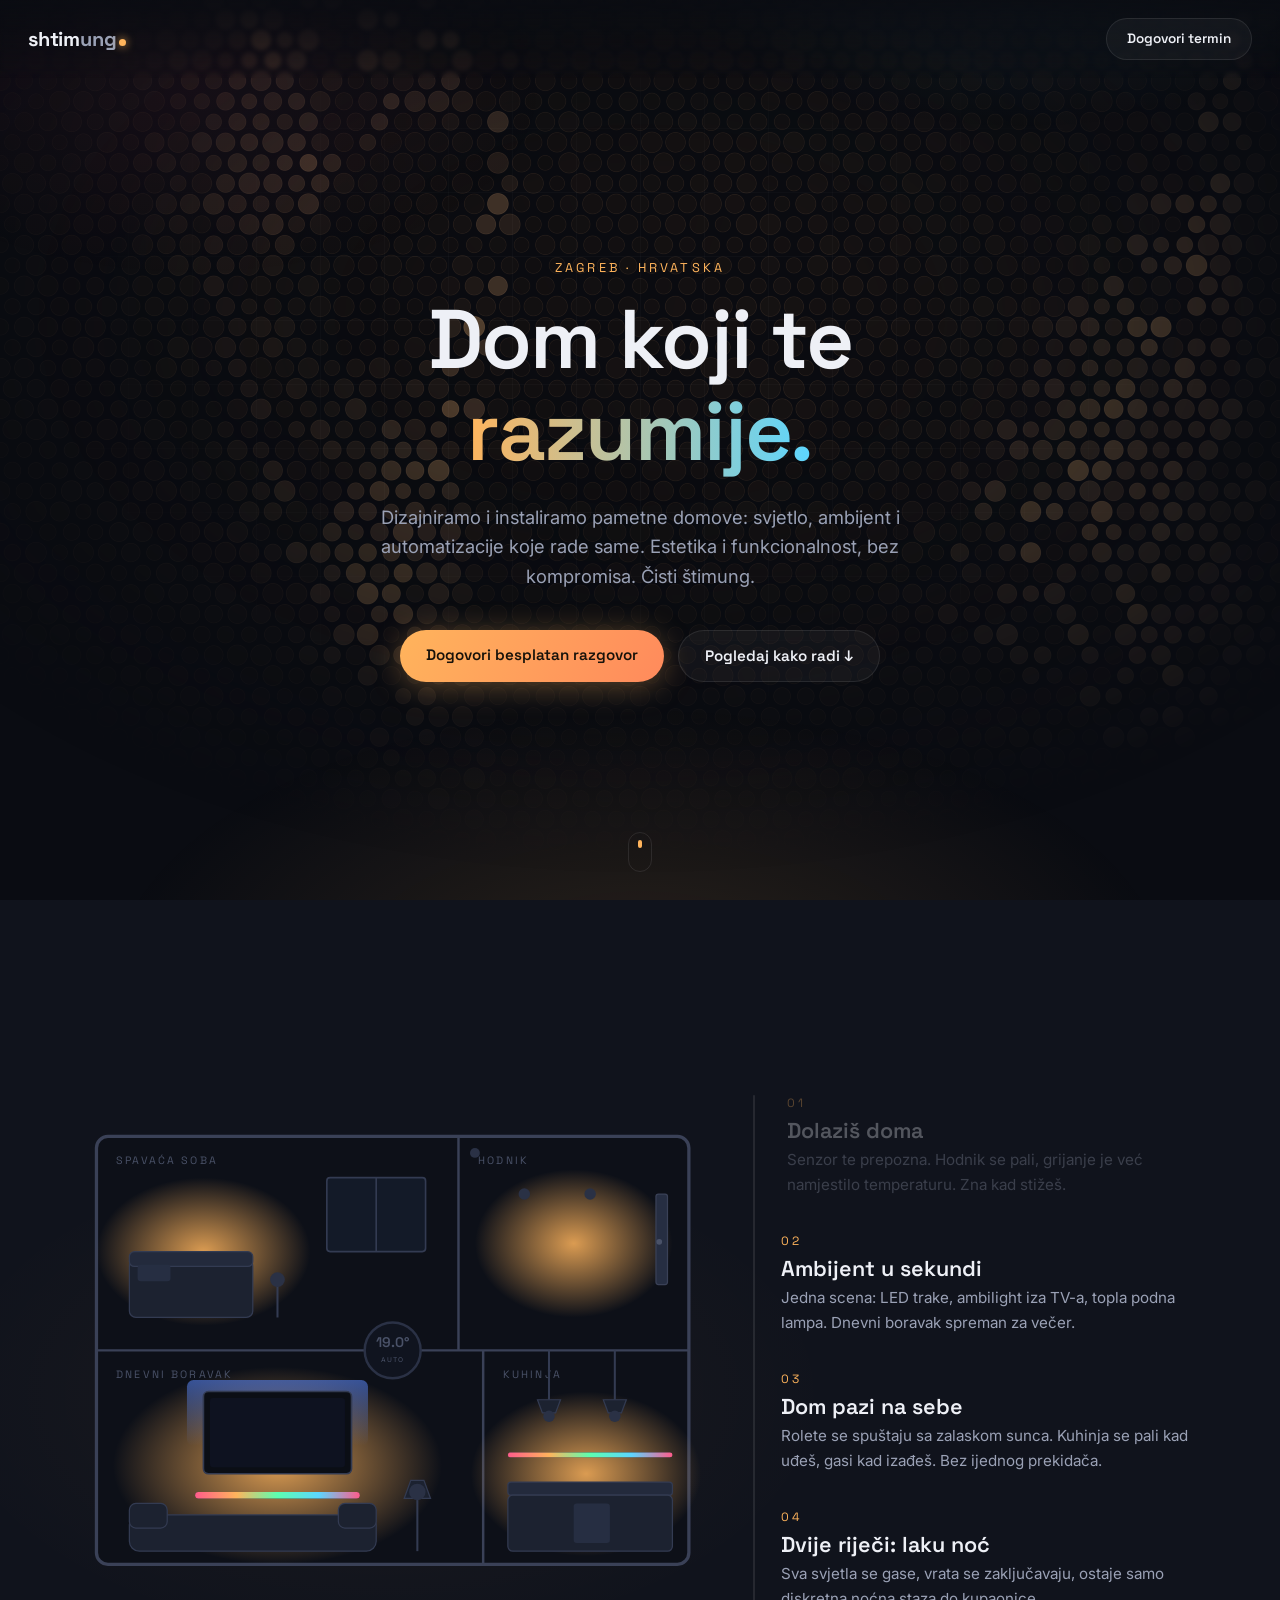
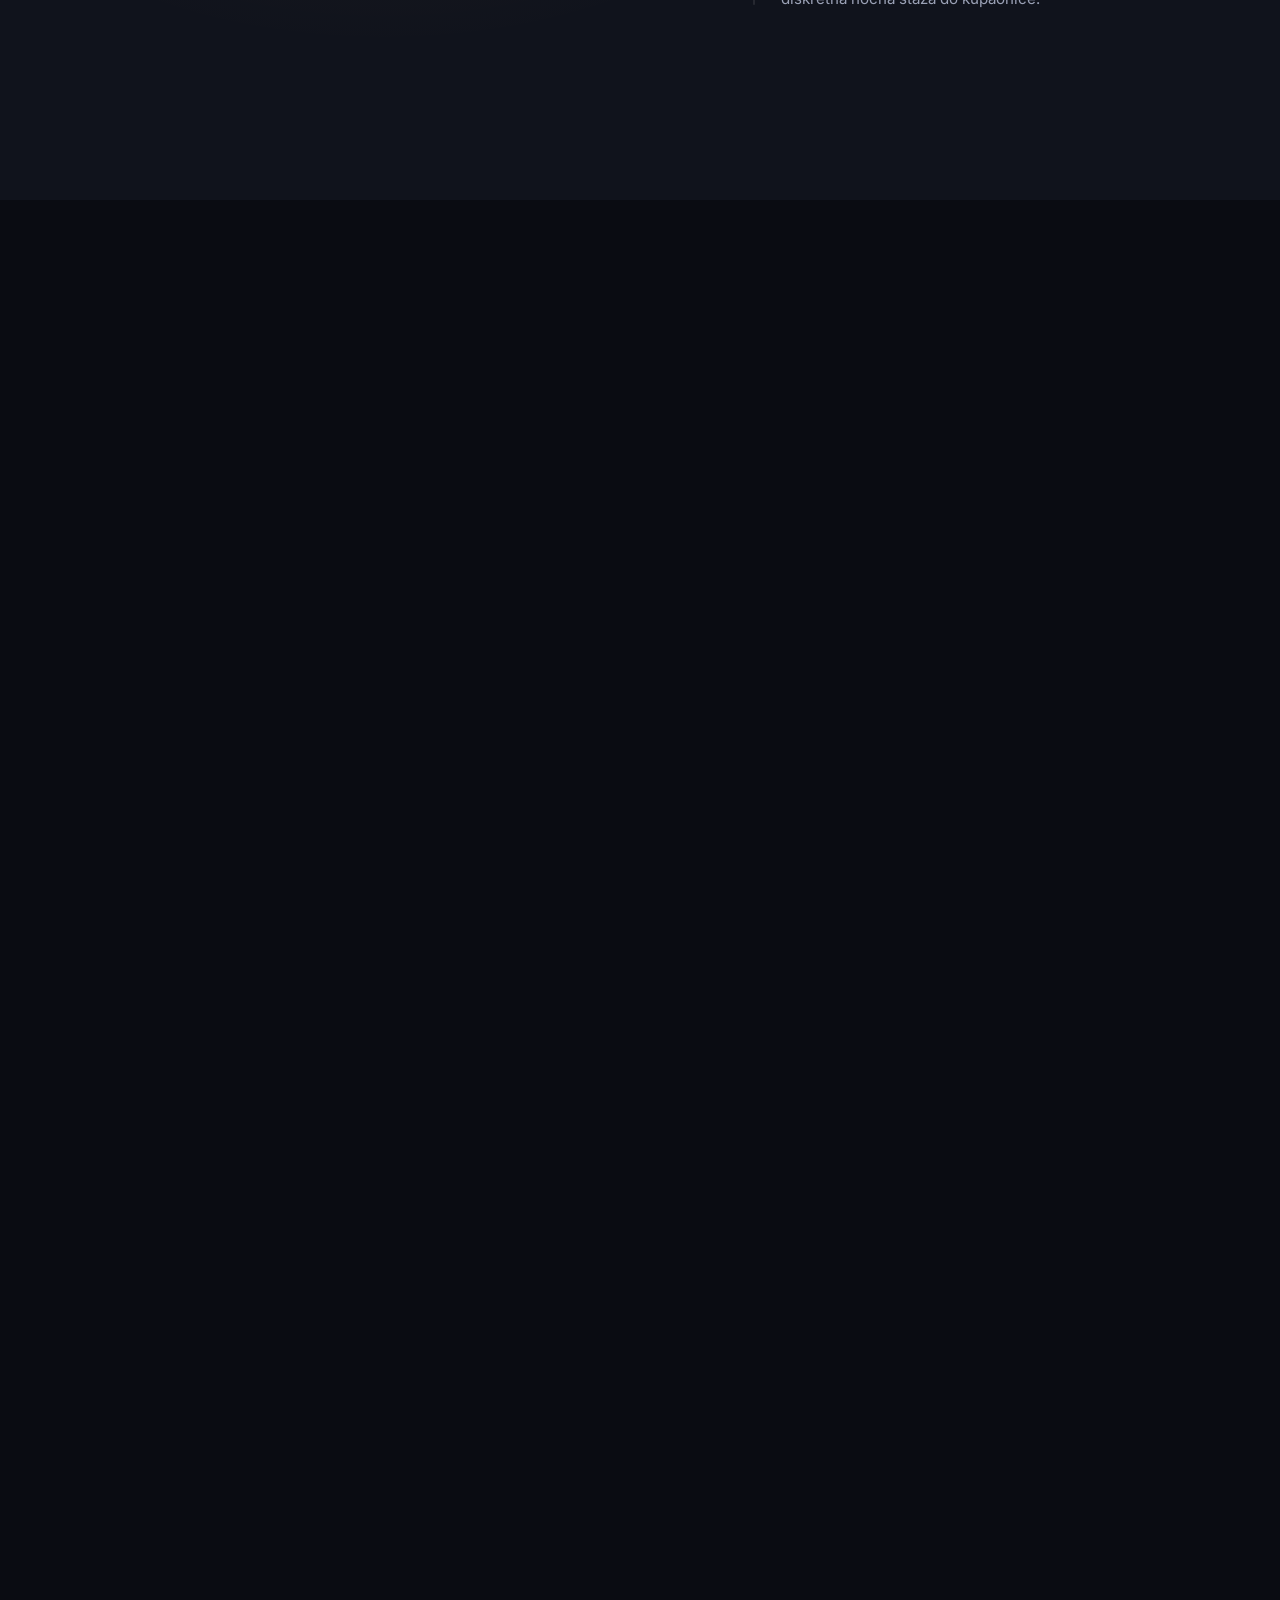
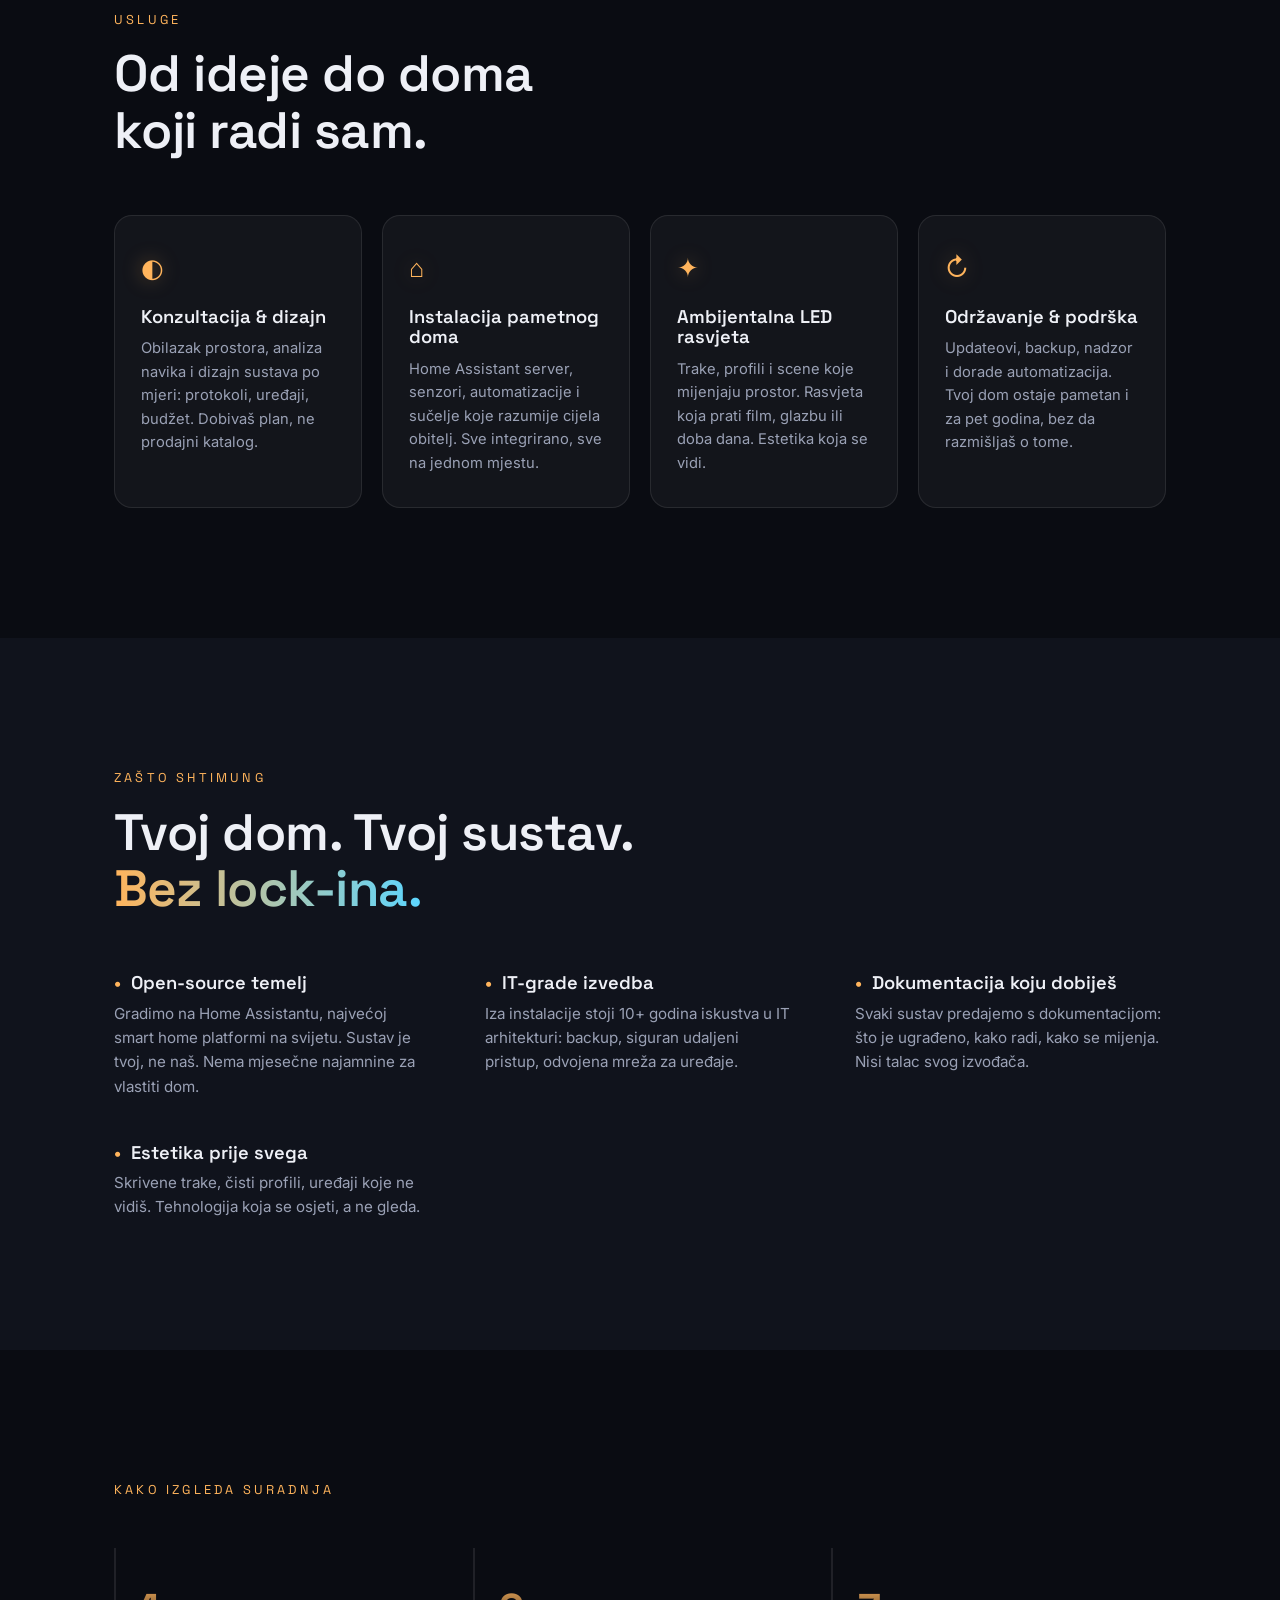
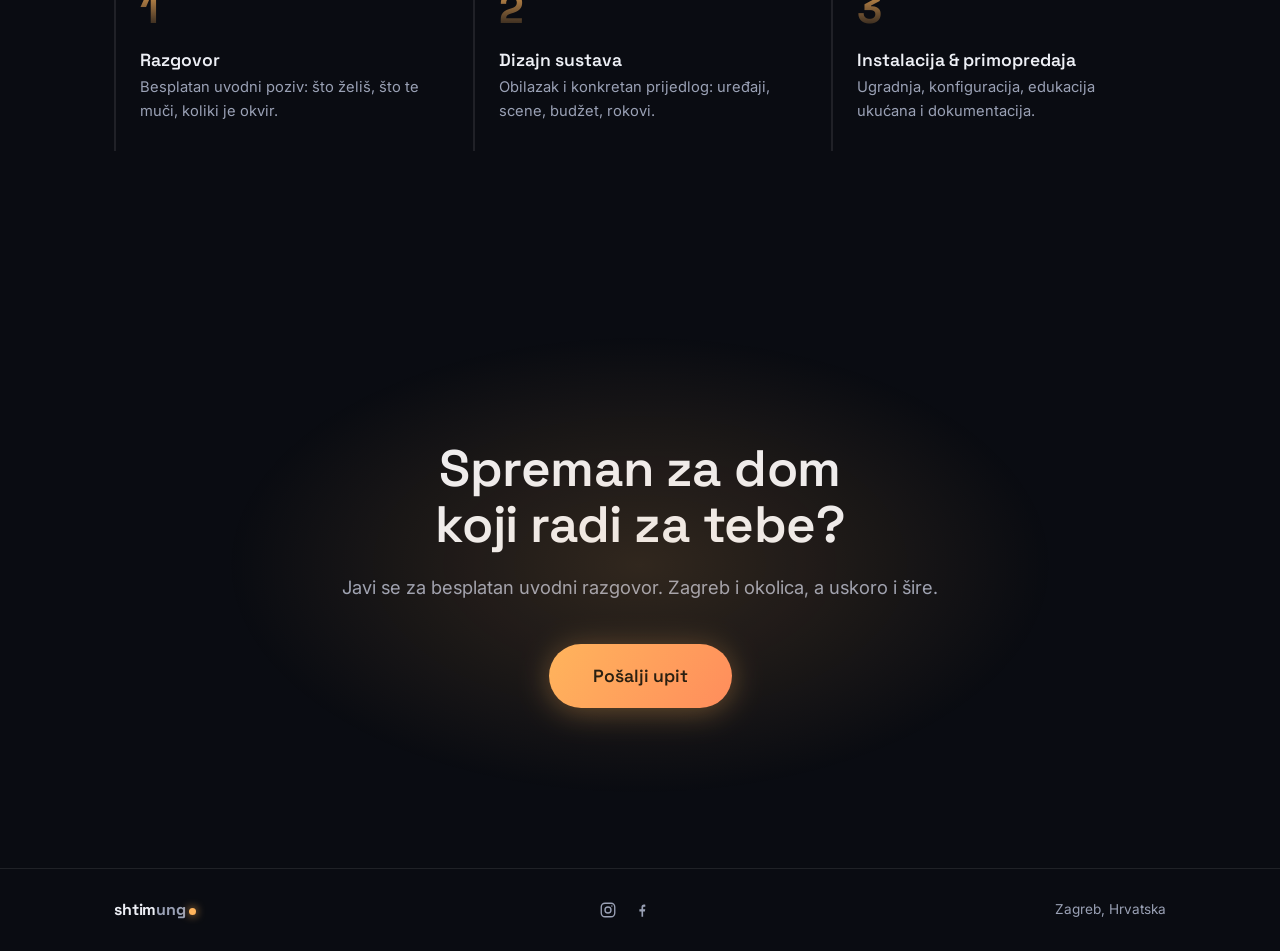
==== commit 2c8787dd: "Kontakt mail: info@shtimung.hr umjesto privatnog gmaila Co-Authored-By: Claude Fable 5 <noreply@anth" ====
--- a/index.html
+++ b/index.html
@@ -758,7 +758,7 @@
                 </p>
                 <div class="reveal">
                     <a
-                        href="mailto:klancir.luka92@gmail.com?subject=Upit%20za%20pametni%20dom"
+                        href="mailto:info@shtimung.hr?subject=Upit%20za%20pametni%20dom"
                         class="btn btn-primary btn-big"
                         >Pošalji upit</a
                     >
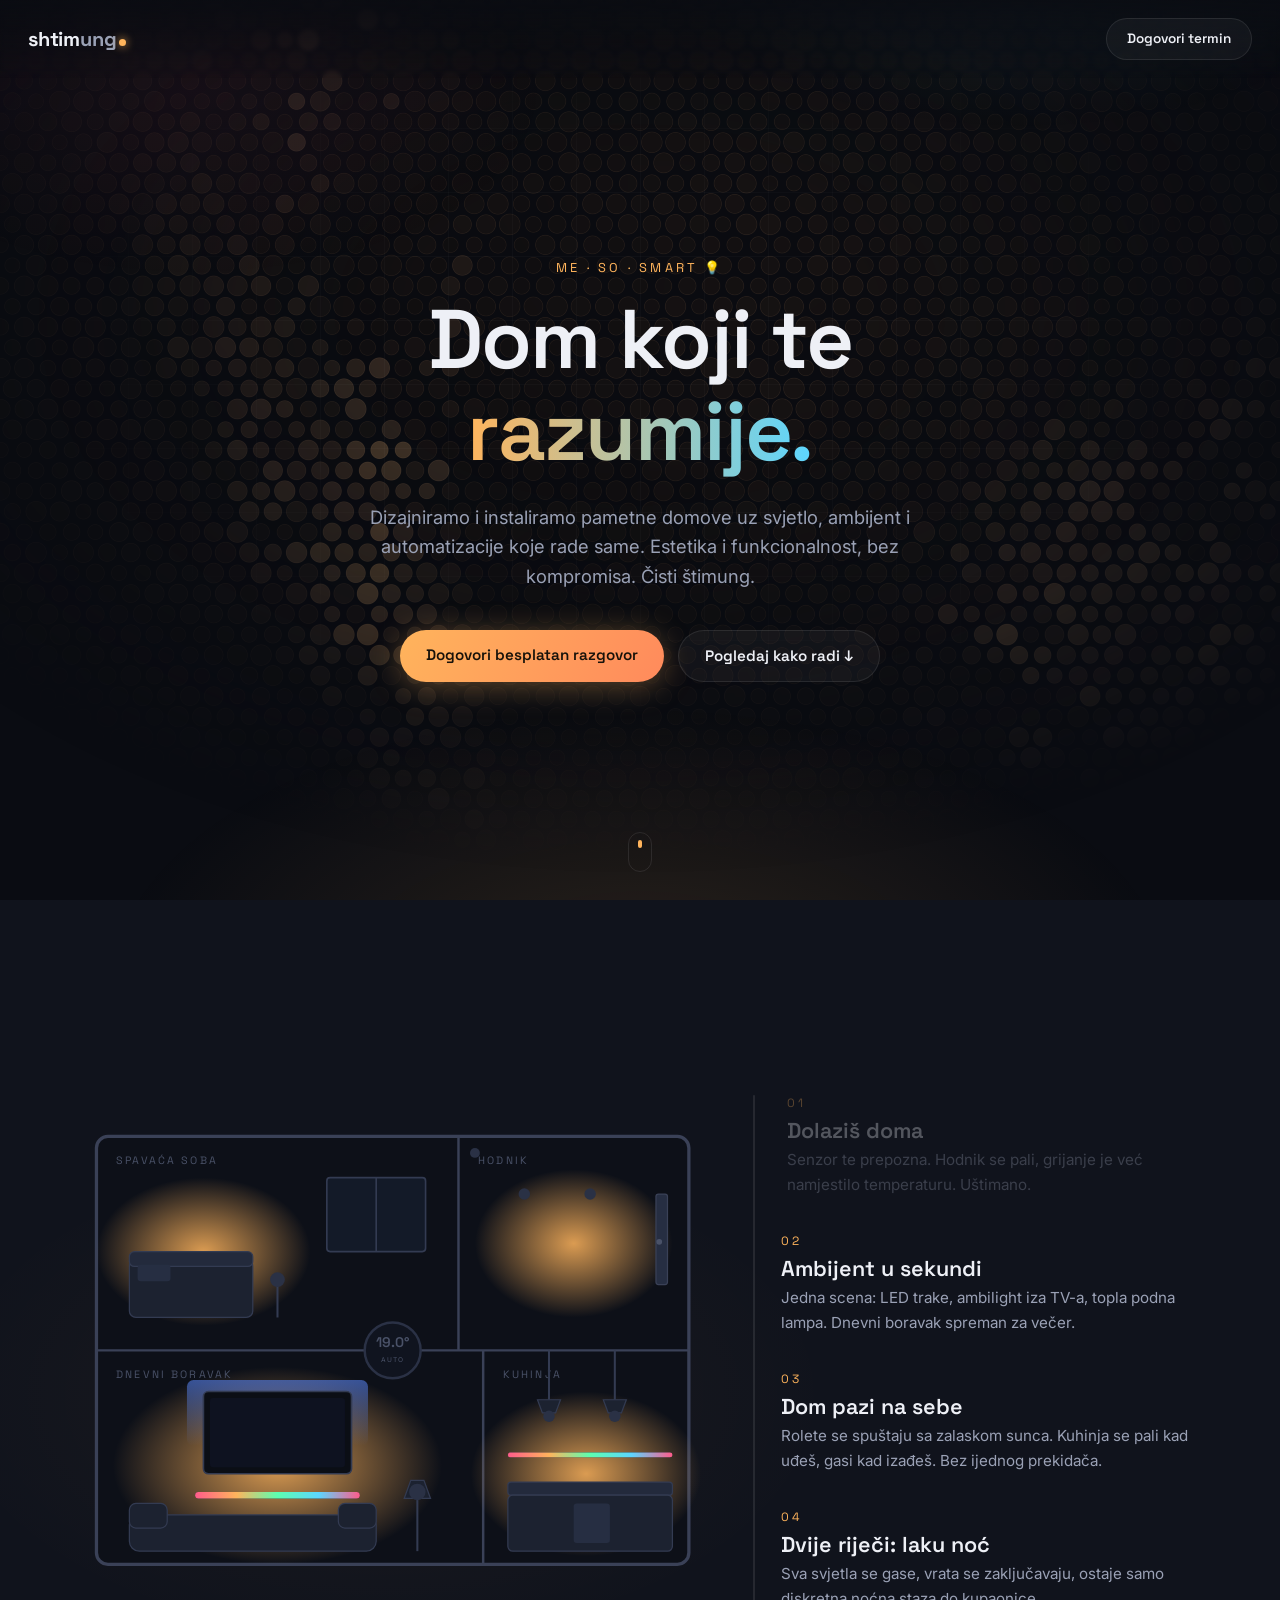
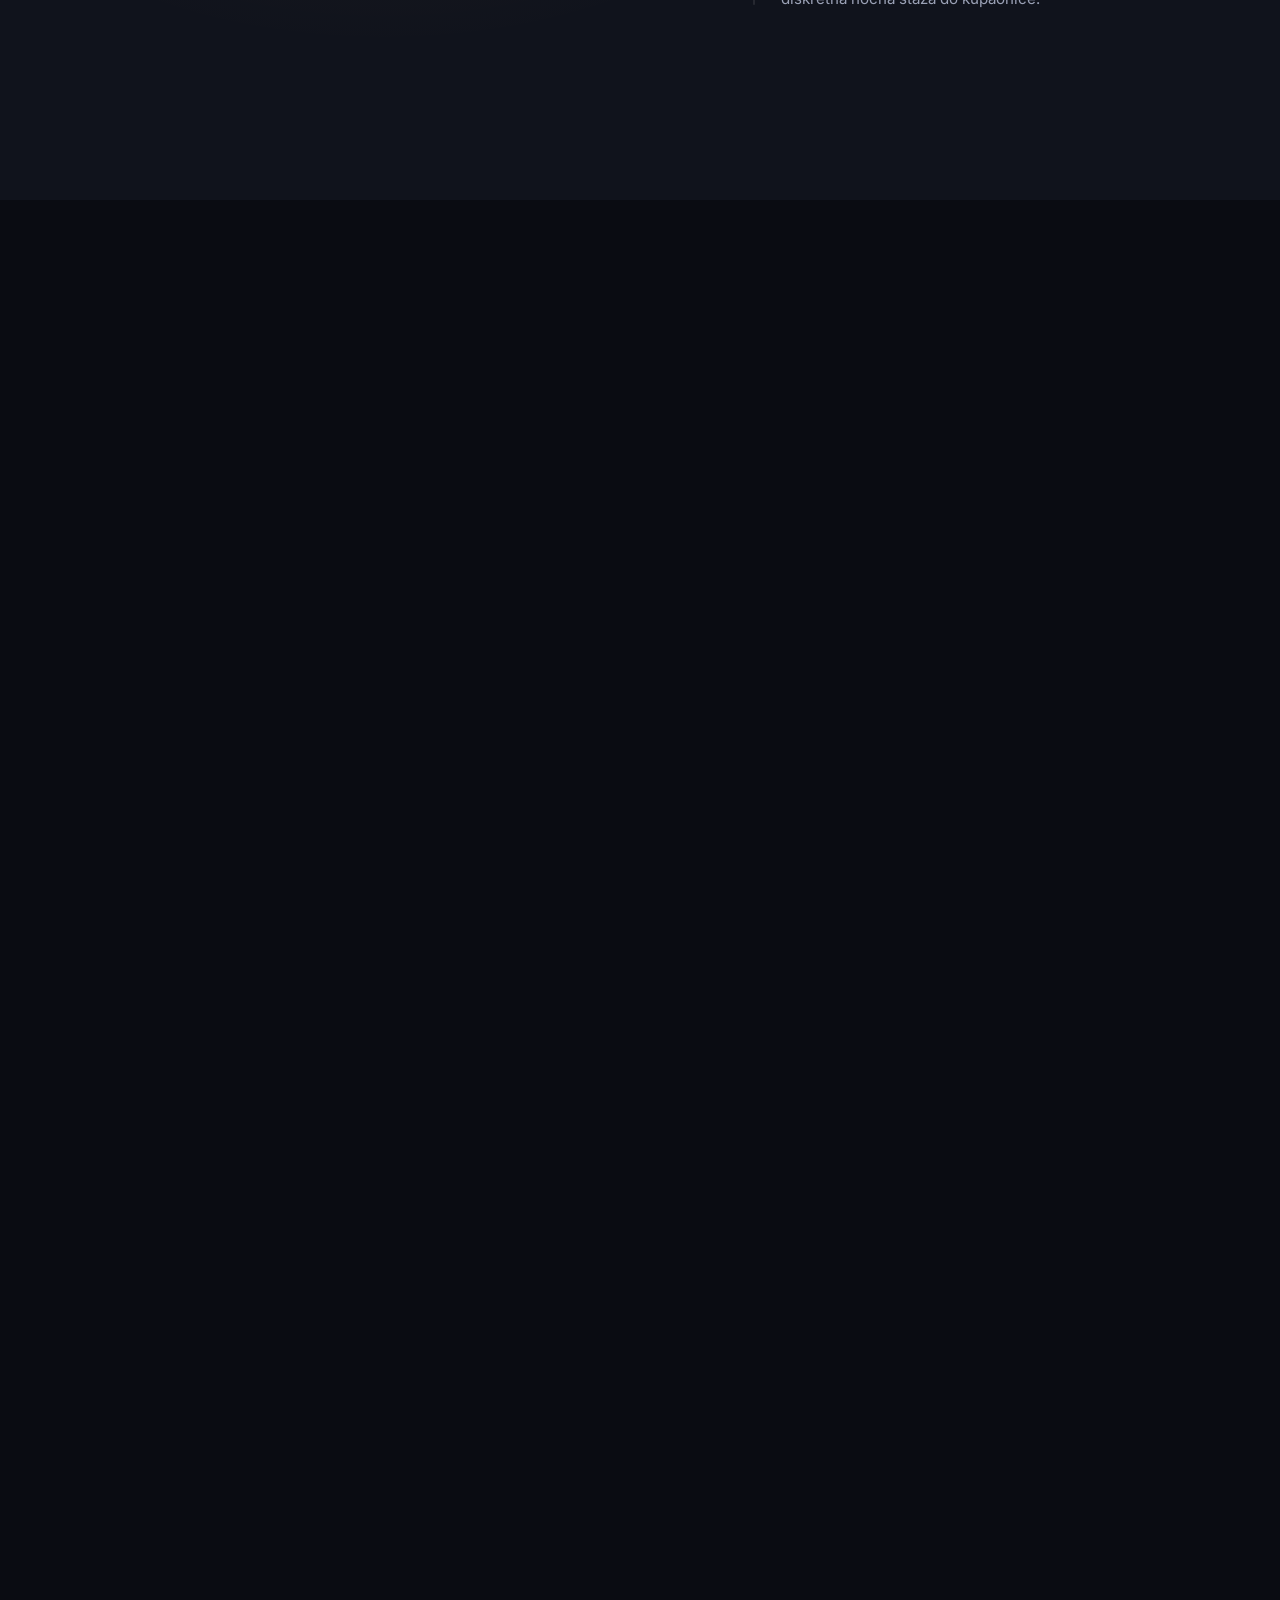
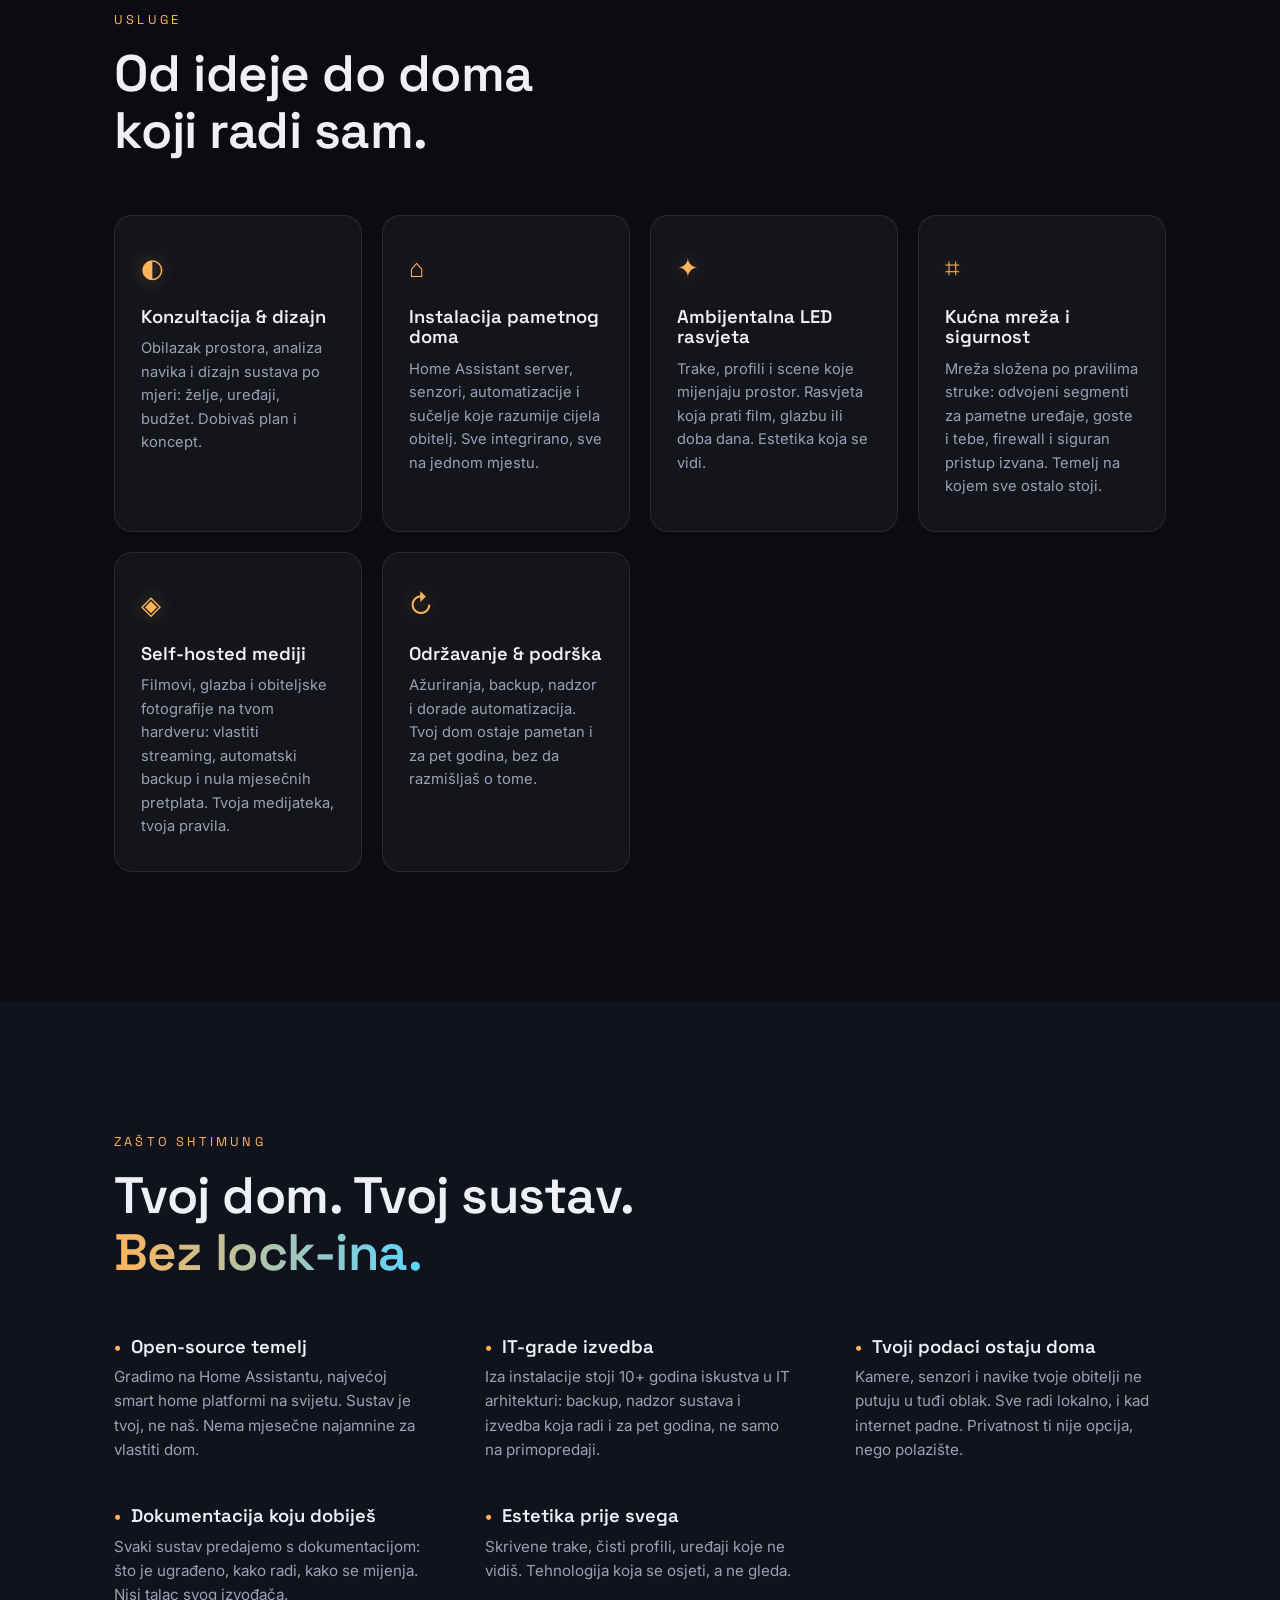
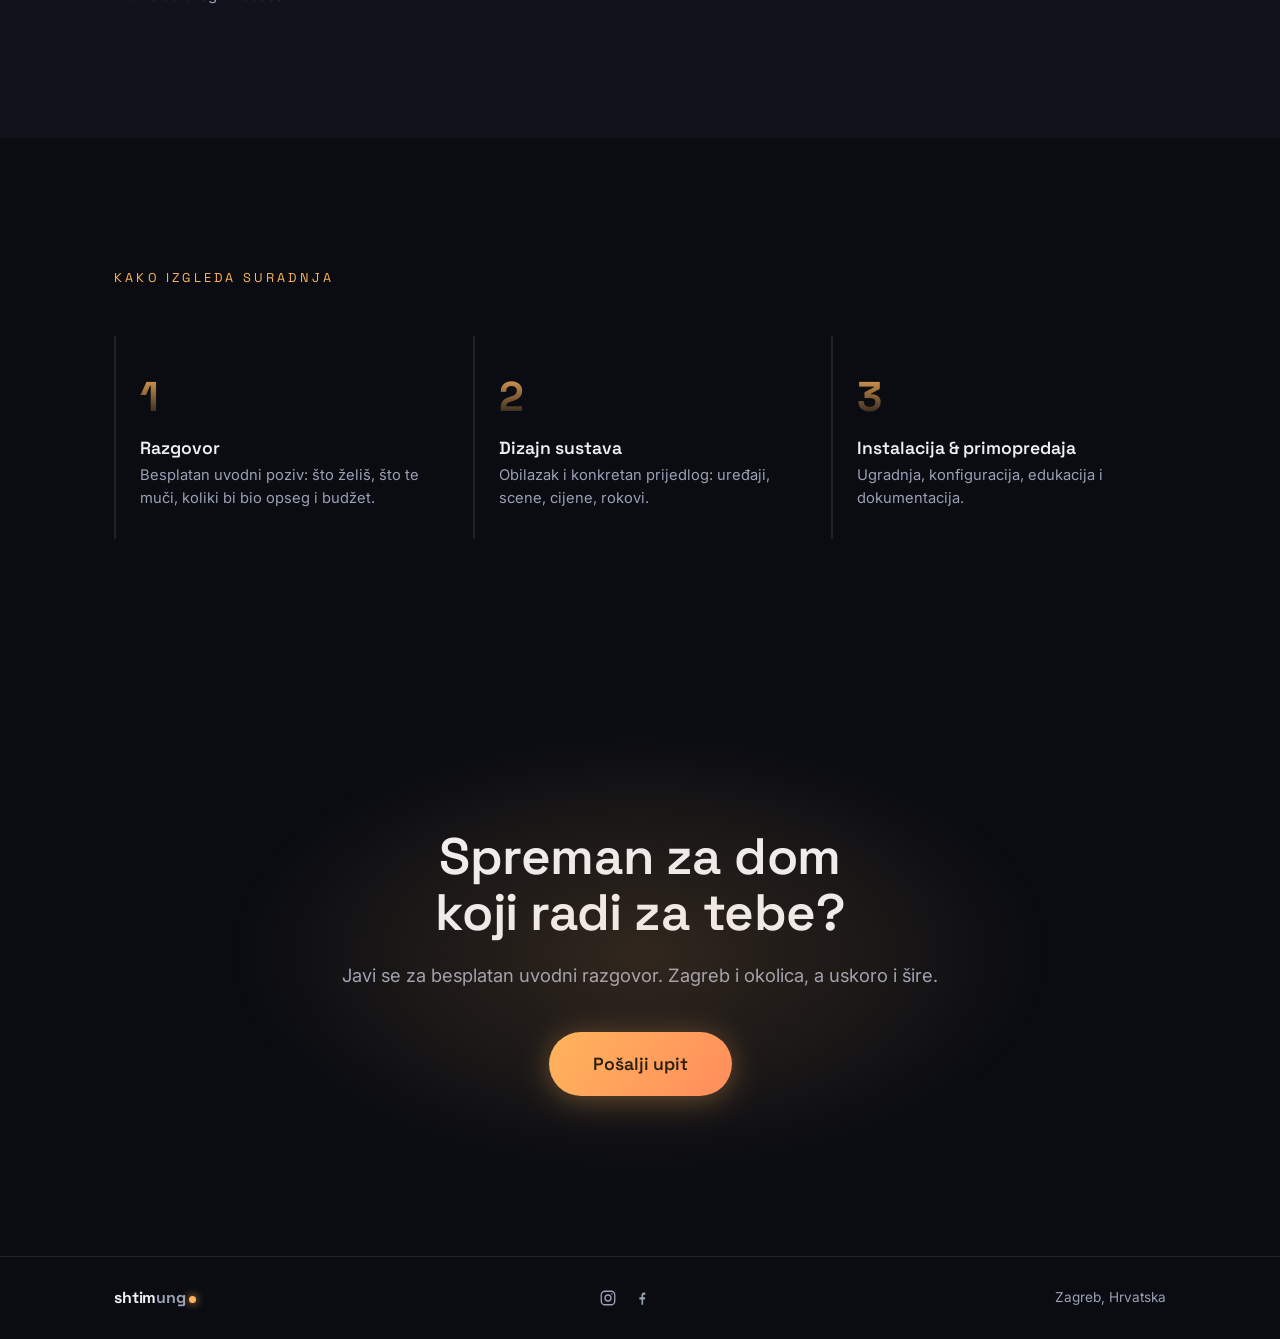
==== commit 1964df09: "Snapshot rada iz paralelnih sesija: nashtimaj konfigurator + social set 2 - nashtimaj/: lead-gen kon" ====
--- a/index.html
+++ b/index.html
@@ -6,7 +6,7 @@
         <title>shtimung | Pametan dom po mjeri, Zagreb</title>
         <meta
             name="description"
-            content="Dizajn i instalacija pametnog doma u Zagrebu: Home Assistant, ambijentalna LED rasvjeta, automatizacije. Bez vendor lock-ina, s dokumentacijom."
+            content="Dizajn i instalacija pametnog doma u Zagrebu: Home Assistant, ambijentalna LED rasvjeta, automatizacije, sigurna kućna mreža i self-hosted mediji. Bez vendor lock-ina, tvoji podaci ostaju doma."
         />
         <link rel="preconnect" href="https://fonts.googleapis.com" />
         <link rel="preconnect" href="https://fonts.gstatic.com" crossorigin />
@@ -15,13 +15,27 @@
             rel="stylesheet"
         />
         <link rel="icon" href="brand/favicon.svg" type="image/svg+xml" />
-        <link rel="icon" href="brand/favicon-32.png" type="image/png" sizes="32x32" />
+        <link
+            rel="icon"
+            href="brand/favicon-32.png"
+            type="image/png"
+            sizes="32x32"
+        />
         <link rel="shortcut icon" href="brand/favicon.ico" />
         <link rel="apple-touch-icon" href="brand/apple-touch-icon.png" />
         <meta name="theme-color" content="#0a0c12" />
-        <meta property="og:title" content="shtimung | Pametan dom po mjeri, Zagreb" />
-        <meta property="og:description" content="Dizajn i instalacija pametnog doma u Zagrebu: Home Assistant, ambijentalna LED rasvjeta, automatizacije." />
-        <meta property="og:image" content="https://shtimung.hr/brand/avatar-1024.png" />
+        <meta
+            property="og:title"
+            content="shtimung | Pametan dom po mjeri, Zagreb"
+        />
+        <meta
+            property="og:description"
+            content="Dizajn i instalacija pametnog doma u Zagrebu: Home Assistant, ambijentalna LED rasvjeta, automatizacije, sigurna kućna mreža i self-hosted mediji."
+        />
+        <meta
+            property="og:image"
+            content="https://shtimung.hr/brand/avatar-1024.png"
+        />
         <meta property="og:url" content="https://shtimung.hr" />
         <link rel="stylesheet" href="css/style.css" />
     </head>
@@ -30,7 +44,9 @@
             <a href="#" class="brand" aria-label="shtimung">
                 <svg class="logo-mark" viewBox="0 0 100 100" aria-hidden="true">
                     <path class="lm-roof" d="M 30 38 L 44 26 L 58 38" />
-                    <text class="lm-s" x="44" y="72" text-anchor="middle">s</text>
+                    <text class="lm-s" x="44" y="72" text-anchor="middle">
+                        s
+                    </text>
                     <circle class="lm-halo" cx="68" cy="68" r="11" />
                     <circle class="lm-dot" cx="68" cy="68" r="6" />
                 </svg>
@@ -46,12 +62,12 @@
             <canvas id="hero-shader" aria-hidden="true"></canvas>
             <div class="hero-bg" aria-hidden="true"></div>
             <div class="hero-content">
-                <p class="eyebrow reveal">Zagreb · Hrvatska</p>
+                <p class="eyebrow reveal">ME · SO · SMART 💡</p>
                 <h1 class="reveal">Dom koji te<br /><em>razumije.</em></h1>
                 <p class="lead reveal">
-                    Dizajniramo i instaliramo pametne domove: svjetlo, ambijent
-                    i automatizacije koje rade same. Estetika i funkcionalnost,
-                    bez kompromisa. Čisti štimung.
+                    Dizajniramo i instaliramo pametne domove uz svjetlo,
+                    ambijent i automatizacije koje rade same. Estetika i
+                    funkcionalnost, bez kompromisa. Čisti štimung.
                 </p>
                 <div class="hero-cta reveal">
                     <a href="#kontakt" class="btn btn-primary"
@@ -588,8 +604,7 @@
                                 <h3>Dolaziš doma</h3>
                                 <p>
                                     Senzor te prepozna. Hodnik se pali, grijanje
-                                    je već namjestilo temperaturu. Zna kad
-                                    stižeš.
+                                    je već namjestilo temperaturu. Uštimano.
                                 </p>
                             </li>
                             <li class="step" data-goto="2">
@@ -636,8 +651,8 @@
                         <h3>Konzultacija & dizajn</h3>
                         <p>
                             Obilazak prostora, analiza navika i dizajn sustava
-                            po mjeri: protokoli, uređaji, budžet. Dobivaš plan,
-                            ne prodajni katalog.
+                            po mjeri: želje, uređaji, budžet. Dobivaš plan i
+                            koncept.
                         </p>
                     </article>
                     <article class="card reveal">
@@ -659,10 +674,29 @@
                         </p>
                     </article>
                     <article class="card reveal">
+                        <div class="card-icon">⌗</div>
+                        <h3>Kućna mreža i sigurnost</h3>
+                        <p>
+                            Mreža složena po pravilima struke: odvojeni segmenti
+                            za pametne uređaje, goste i tebe, firewall i siguran
+                            pristup izvana. Temelj na kojem sve ostalo stoji.
+                        </p>
+                    </article>
+                    <article class="card reveal">
+                        <div class="card-icon">◈</div>
+                        <h3>Self-hosted mediji</h3>
+                        <p>
+                            Filmovi, glazba i obiteljske fotografije na tvom
+                            hardveru: vlastiti streaming, automatski backup i
+                            nula mjesečnih pretplata. Tvoja medijateka, tvoja
+                            pravila.
+                        </p>
+                    </article>
+                    <article class="card reveal">
                         <div class="card-icon">↻</div>
                         <h3>Održavanje & podrška</h3>
                         <p>
-                            Updateovi, backup, nadzor i dorade automatizacija.
+                            Ažuriranja, backup, nadzor i dorade automatizacija.
                             Tvoj dom ostaje pametan i za pet godina, bez da
                             razmišljaš o tome.
                         </p>
@@ -691,8 +725,16 @@
                         <h3>IT-grade izvedba</h3>
                         <p>
                             Iza instalacije stoji 10+ godina iskustva u IT
-                            arhitekturi: backup, siguran udaljeni pristup,
-                            odvojena mreža za uređaje.
+                            arhitekturi: backup, nadzor sustava i izvedba koja
+                            radi i za pet godina, ne samo na primopredaji.
+                        </p>
+                    </div>
+                    <div class="why-item reveal">
+                        <h3>Tvoji podaci ostaju doma</h3>
+                        <p>
+                            Kamere, senzori i navike tvoje obitelji ne putuju u
+                            tuđi oblak. Sve radi lokalno, i kad internet padne.
+                            Privatnost ti nije opcija, nego polazište.
                         </p>
                     </div>
                     <div class="why-item reveal">
@@ -724,7 +766,7 @@
                         <h3>Razgovor</h3>
                         <p>
                             Besplatan uvodni poziv: što želiš, što te muči,
-                            koliki je okvir.
+                            koliki bi bio opseg i budžet.
                         </p>
                     </div>
                     <div class="process-step reveal">
@@ -732,15 +774,14 @@
                         <h3>Dizajn sustava</h3>
                         <p>
                             Obilazak i konkretan prijedlog: uređaji, scene,
-                            budžet, rokovi.
+                            cijene, rokovi.
                         </p>
                     </div>
                     <div class="process-step reveal">
                         <span>3</span>
                         <h3>Instalacija & primopredaja</h3>
                         <p>
-                            Ugradnja, konfiguracija, edukacija ukućana i
-                            dokumentacija.
+                            Ugradnja, konfiguracija, edukacija i dokumentacija.
                         </p>
                     </div>
                 </div>
